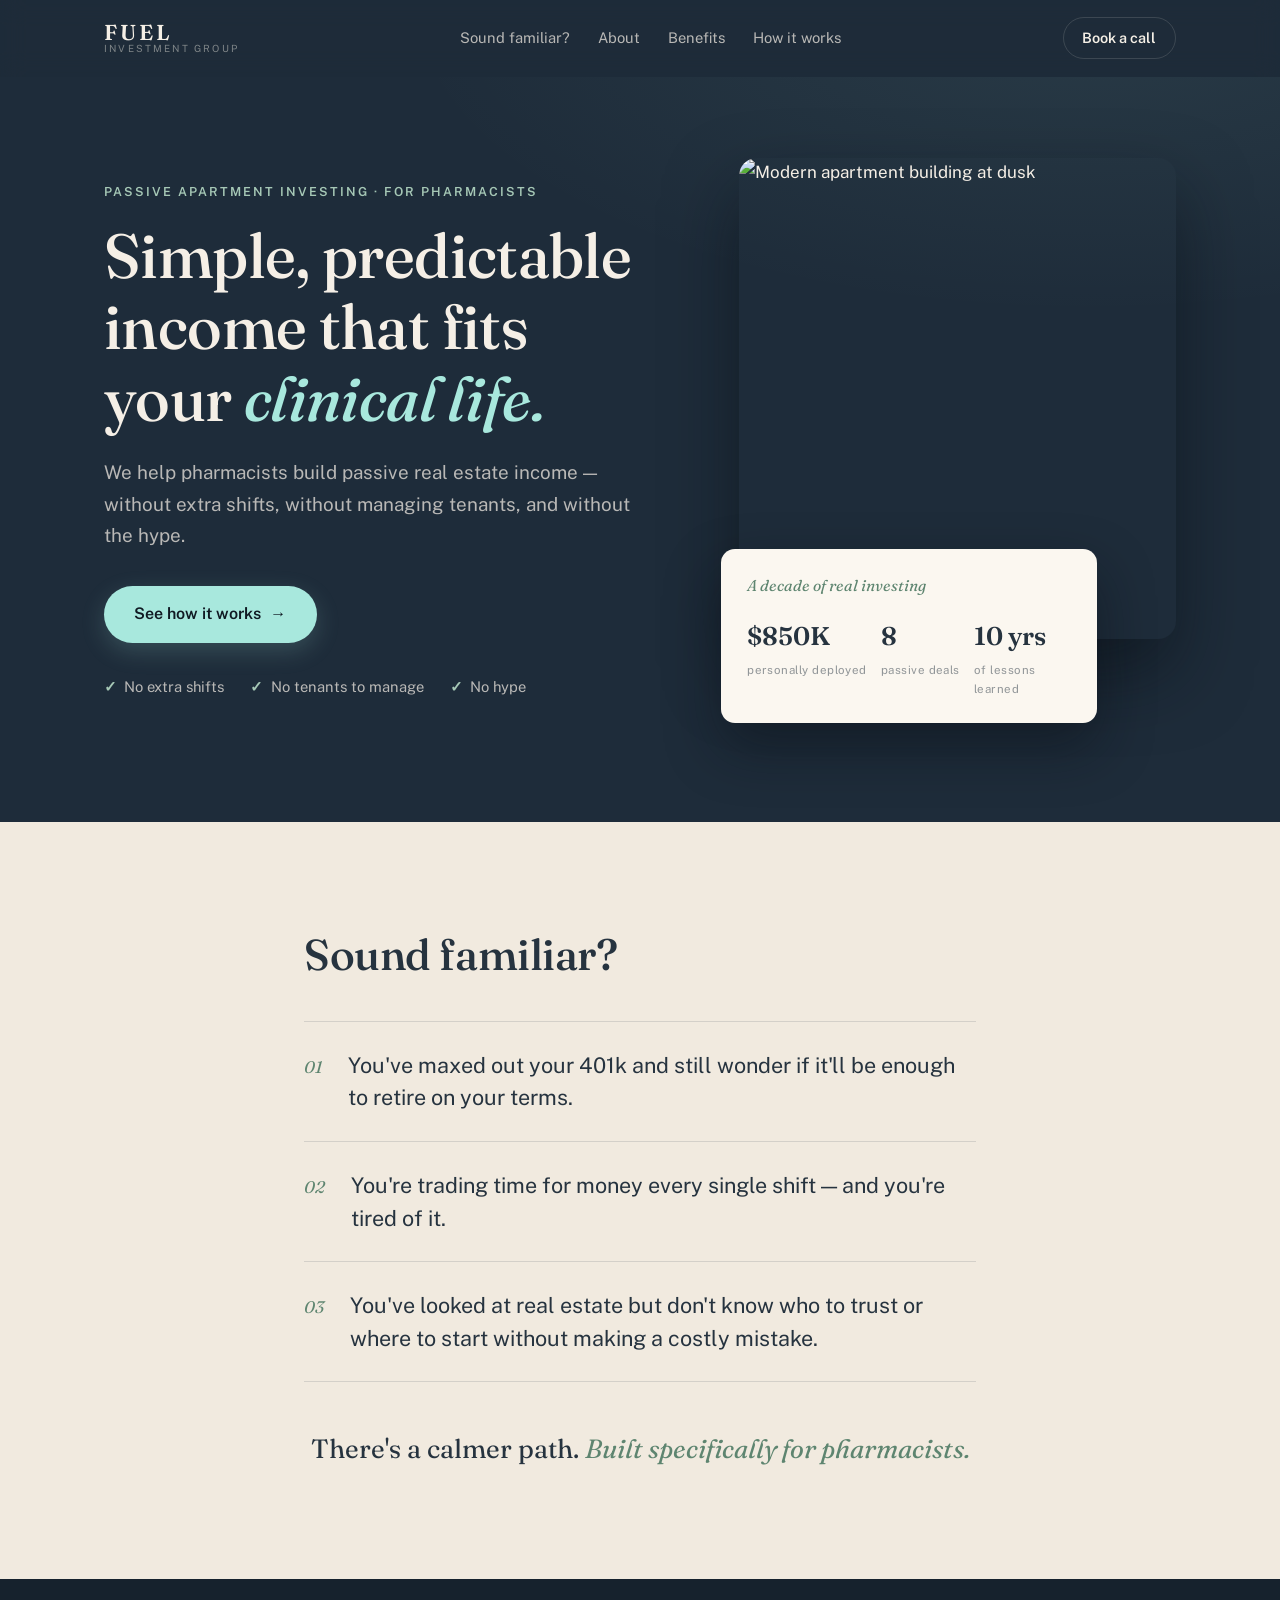
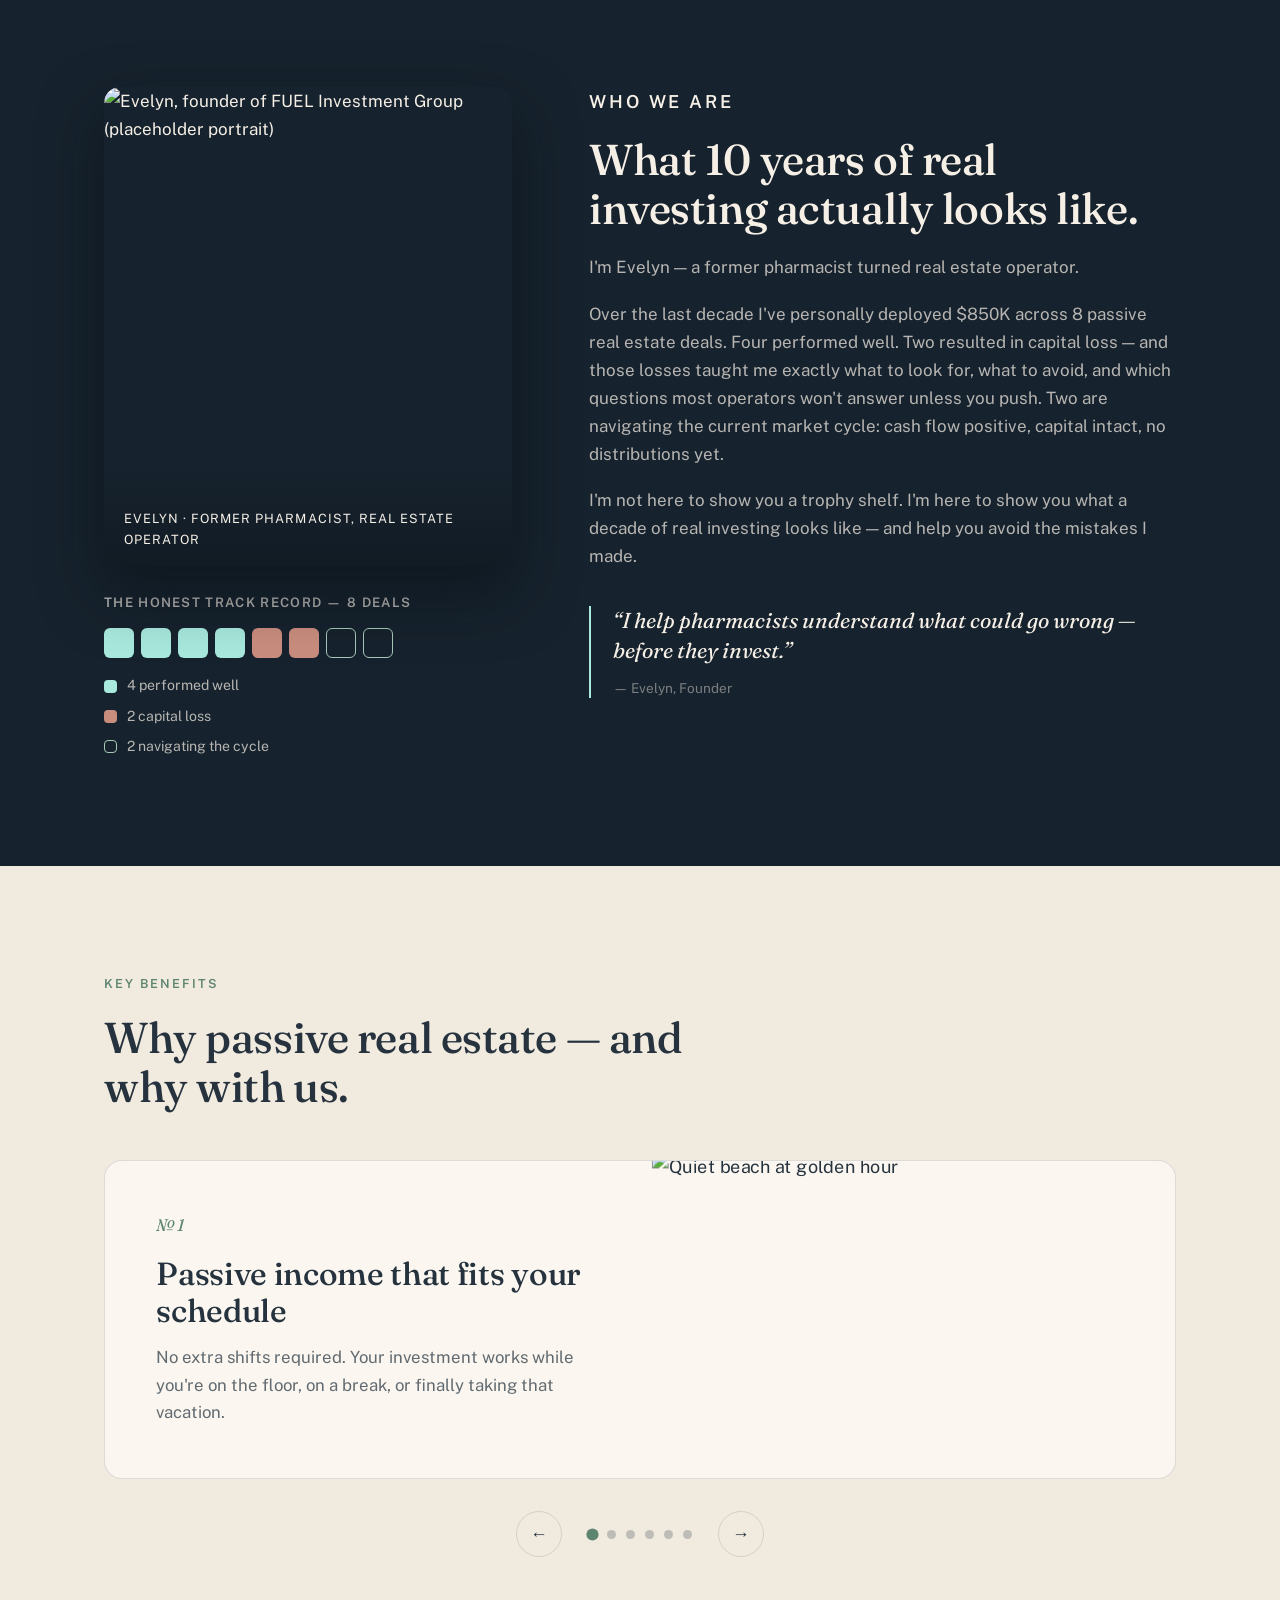
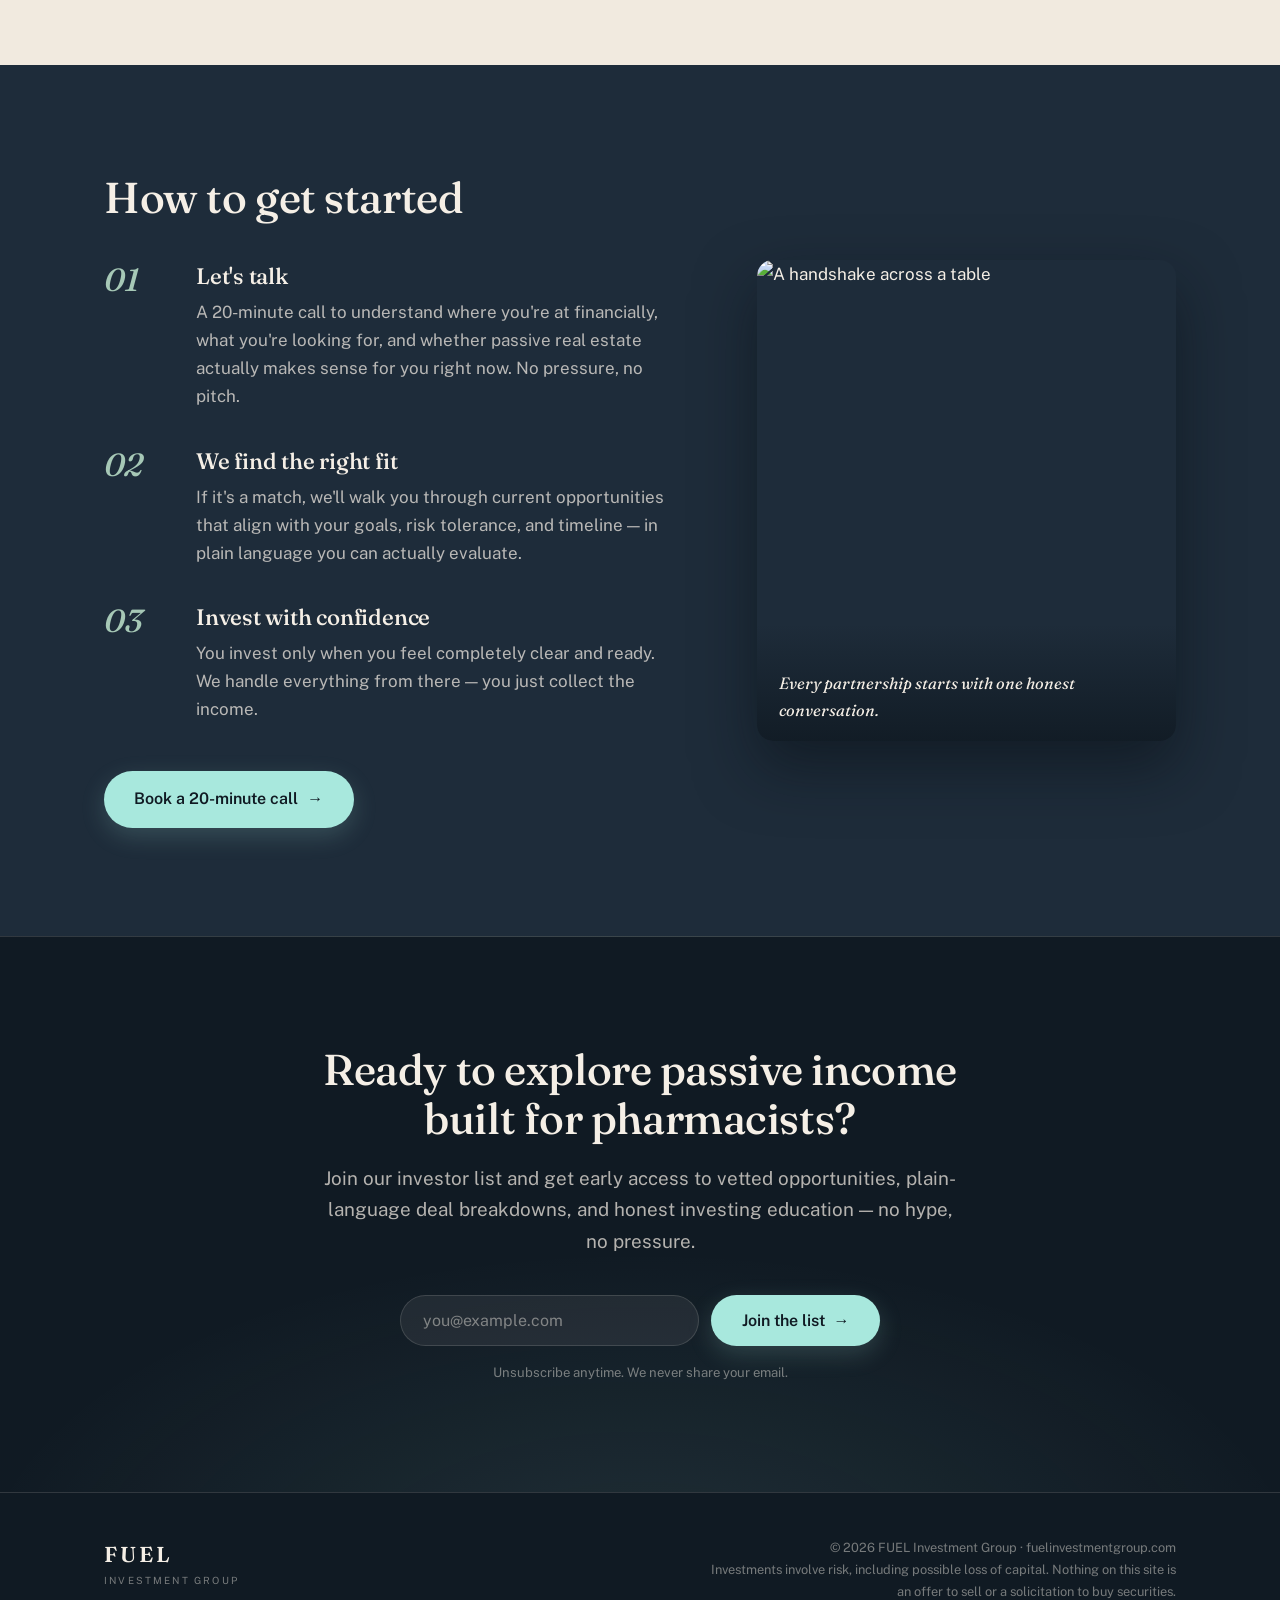
==== index.html @ bef85ee1 "FUEL Investment Group landing page" ====
<!DOCTYPE html>
<html lang="en">
<head>
  <meta charset="UTF-8">
  <meta name="viewport" content="width=device-width, initial-scale=1.0">
  <title>FUEL Investment Group — Passive Real Estate Income for Pharmacists</title>
  <meta name="description" content="We help pharmacists build passive real estate income — without extra shifts, without managing tenants, and without the hype.">
  <link rel="preconnect" href="https://fonts.googleapis.com">
  <link rel="preconnect" href="https://fonts.gstatic.com" crossorigin>
  <link href="https://fonts.googleapis.com/css2?family=Fraunces:ital,opsz,wght@0,9..144,400;0,9..144,500;0,9..144,600;1,9..144,400;1,9..144,500&family=Public+Sans:ital,wght@0,400;0,500;0,600;0,700;1,400&display=swap" rel="stylesheet">
  <link rel="stylesheet" href="styles.css">
</head>
<body>

  <!-- ── Header ────────────────────────────────────── -->
  <header class="site-header" id="siteHeader">
    <div class="container header-inner">
      <a href="#top" class="wordmark">
        <span class="wordmark-main">FUEL</span>
        <span class="wordmark-sub">Investment Group</span>
      </a>
      <nav class="site-nav">
        <a href="#pain">Sound familiar?</a>
        <a href="#about">About</a>
        <a href="#benefits">Benefits</a>
        <a href="#steps">How it works</a>
      </nav>
      <a href="#" class="btn btn-small" data-placeholder="booking">Book a call</a>
    </div>
  </header>

  <!-- ── Section 1 · Hero ──────────────────────────── -->
  <section class="hero" id="top">
    <div class="container hero-grid">
      <div class="hero-copy">
        <p class="eyebrow reveal">Passive apartment investing · For pharmacists</p>
        <h1 class="reveal">Simple, predictable income that fits your <em>clinical life.</em></h1>
        <p class="lede reveal">
          We help pharmacists build passive real estate income — without extra
          shifts, without managing tenants, and without the hype.
        </p>
        <div class="hero-actions reveal">
          <a href="#steps" class="btn btn-primary">See how it works <span class="arrow">→</span></a>
        </div>
        <ul class="hero-checklist reveal">
          <li>No extra shifts</li>
          <li>No tenants to manage</li>
          <li>No hype</li>
        </ul>
      </div>

      <aside class="hero-aside reveal">
        <figure class="hero-photo">
          <img src="https://images.unsplash.com/photo-1545324418-cc1a3fa10c00?w=1000&q=80&auto=format&fit=crop"
               alt="Modern apartment building at dusk" loading="eager">
        </figure>
        <div class="ledger-card">
          <p class="ledger-heading">A decade of real investing</p>
          <div class="ledger-stats">
            <div class="ledger-stat">
              <span class="ledger-value" data-count="850" data-prefix="$" data-suffix="K">$850K</span>
              <span class="ledger-label">personally deployed</span>
            </div>
            <div class="ledger-stat">
              <span class="ledger-value" data-count="8">8</span>
              <span class="ledger-label">passive deals</span>
            </div>
            <div class="ledger-stat">
              <span class="ledger-value" data-count="10" data-suffix=" yrs">10 yrs</span>
              <span class="ledger-label">of lessons learned</span>
            </div>
          </div>
        </div>
      </aside>
    </div>
  </section>

  <!-- ── Section 2 · Pain points (cream) ───────────── -->
  <section class="pain section-cream" id="pain">
    <div class="container narrow">
      <h2 class="section-title reveal">Sound familiar?</h2>
      <ol class="pain-list">
        <li class="reveal">
          <span class="pain-num">01</span>
          <p>You've maxed out your 401k and still wonder if it'll be enough to retire on your terms.</p>
        </li>
        <li class="reveal">
          <span class="pain-num">02</span>
          <p>You're trading time for money every single shift — and you're tired of it.</p>
        </li>
        <li class="reveal">
          <span class="pain-num">03</span>
          <p>You've looked at real estate but don't know who to trust or where to start without making a costly mistake.</p>
        </li>
      </ol>
      <p class="pain-close reveal">There's a calmer path. <em>Built specifically for pharmacists.</em></p>
    </div>
  </section>

  <!-- ── Section 3 · About (dark) ──────────────────── -->
  <section class="about" id="about">
    <div class="container about-grid">
      <aside class="about-aside reveal">
        <figure class="portrait">
          <img src="https://images.unsplash.com/photo-1573496359142-b8d87734a5a2?w=800&q=80&auto=format&fit=crop"
               alt="Evelyn, founder of FUEL Investment Group (placeholder portrait)" loading="lazy">
          <figcaption>Evelyn · Former pharmacist, real estate operator</figcaption>
        </figure>
        <div class="track-record">
          <p class="track-heading">The honest track record — 8 deals</p>
          <div class="track-squares">
            <span class="sq sq-win" title="Performed well"></span>
            <span class="sq sq-win" title="Performed well"></span>
            <span class="sq sq-win" title="Performed well"></span>
            <span class="sq sq-win" title="Performed well"></span>
            <span class="sq sq-loss" title="Capital loss"></span>
            <span class="sq sq-loss" title="Capital loss"></span>
            <span class="sq sq-hold" title="Navigating current cycle"></span>
            <span class="sq sq-hold" title="Navigating current cycle"></span>
          </div>
          <ul class="track-legend">
            <li><span class="sq sq-win"></span> 4 performed well</li>
            <li><span class="sq sq-loss"></span> 2 capital loss</li>
            <li><span class="sq sq-hold"></span> 2 navigating the cycle</li>
          </ul>
        </div>
      </aside>

      <div class="about-copy">
        <p class="eyebrow reveal">Who we are</p>
        <h2 class="section-title reveal">What 10 years of real investing actually looks like.</h2>
        <p class="reveal">I'm Evelyn — a former pharmacist turned real estate operator.</p>
        <p class="reveal">
          Over the last decade I've personally deployed $850K across 8 passive
          real estate deals. Four performed well. Two resulted in capital loss —
          and those losses taught me exactly what to look for, what to avoid,
          and which questions most operators won't answer unless you push. Two
          are navigating the current market cycle: cash flow positive, capital
          intact, no distributions yet.
        </p>
        <p class="reveal">
          I'm not here to show you a trophy shelf. I'm here to show you what a
          decade of real investing looks like — and help you avoid the mistakes
          I made.
        </p>
        <blockquote class="about-quote reveal">
          “I help pharmacists understand what could go wrong — before they invest.”
          <cite>— Evelyn, Founder</cite>
        </blockquote>
      </div>
    </div>
  </section>

  <!-- ── Section 4 · Key benefits carousel (cream) ── -->
  <section class="benefits section-cream" id="benefits">
    <div class="container">
      <div class="benefits-head">
        <p class="eyebrow reveal">Key benefits</p>
        <h2 class="section-title reveal">Why passive real estate — and why with us.</h2>
      </div>

      <div class="carousel reveal" id="benefitsCarousel">
        <div class="carousel-track" id="carouselTrack">
          <article class="slide">
            <div class="slide-text">
              <span class="slide-num">№ 1</span>
              <h3>Passive income that fits your schedule</h3>
              <p>No extra shifts required. Your investment works while you're on the floor, on a break, or finally taking that vacation.</p>
            </div>
            <figure class="slide-photo">
              <img src="https://images.unsplash.com/photo-1507525428034-b723cf961d3e?w=900&q=80&auto=format&fit=crop" alt="Quiet beach at golden hour" loading="lazy">
            </figure>
          </article>
          <article class="slide">
            <div class="slide-text">
              <span class="slide-num">№ 2</span>
              <h3>Time back in your hands</h3>
              <p>Pharmacists trade time for money by default. Passive real estate is how you start reversing that equation — without quitting your job.</p>
            </div>
            <figure class="slide-photo">
              <img src="https://images.unsplash.com/photo-1501139083538-0139583c060f?w=900&q=80&auto=format&fit=crop" alt="Hourglass on pebbles" loading="lazy">
            </figure>
          </article>
          <article class="slide">
            <div class="slide-text">
              <span class="slide-num">№ 3</span>
              <h3>Conservative by design</h3>
              <p>No hype, no aggressive growth plays. Every opportunity is vetted for stability, downside protection, and transparency — because you've worked too hard to gamble with what you've built.</p>
            </div>
            <figure class="slide-photo">
              <img src="https://images.unsplash.com/photo-1479839672679-a46483c0e7c8?w=900&q=80&auto=format&fit=crop" alt="Calm minimal architecture against a clear sky" loading="lazy">
            </figure>
          </article>
          <article class="slide">
            <div class="slide-text">
              <span class="slide-num">№ 4</span>
              <h3>Risk you can actually understand</h3>
              <p>Before you invest anything, you'll understand exactly what the deal is, what could go wrong, and what we're doing about it. Clarity first, always.</p>
            </div>
            <figure class="slide-photo">
              <img src="https://images.unsplash.com/photo-1460317442991-0ec209397118?w=900&q=80&auto=format&fit=crop" alt="Apartment building balconies" loading="lazy">
            </figure>
          </article>
          <article class="slide">
            <div class="slide-text">
              <span class="slide-num">№ 5</span>
              <h3>Tax advantages that work for pharmacists</h3>
              <p>Depreciation deductions, 1031 exchanges, self-directed IRAs — we'll walk you through the tax benefits in plain language, not finance jargon.</p>
            </div>
            <figure class="slide-photo">
              <img src="https://images.unsplash.com/photo-1554224155-6726b3ff858f?w=900&q=80&auto=format&fit=crop" alt="Tax documents and calculator on a desk" loading="lazy">
            </figure>
          </article>
          <article class="slide">
            <div class="slide-text">
              <span class="slide-num">№ 6</span>
              <h3>Start with what you have</h3>
              <p>Most deals start at $25–$50K. That's within reach for most mid-career pharmacists — and we'll help you figure out if the timing is right for you.</p>
            </div>
            <figure class="slide-photo">
              <img src="https://images.unsplash.com/photo-1560518883-ce09059eeffa?w=900&q=80&auto=format&fit=crop" alt="House keys on a table" loading="lazy">
            </figure>
          </article>
        </div>

        <div class="carousel-controls">
          <button class="carousel-btn" id="prevBtn" aria-label="Previous benefit">←</button>
          <div class="carousel-dots" id="carouselDots" role="tablist" aria-label="Benefit slides"></div>
          <button class="carousel-btn" id="nextBtn" aria-label="Next benefit">→</button>
        </div>
      </div>
    </div>
  </section>

  <!-- ── Section 5 · How to get started (dark) ─────── -->
  <section class="steps" id="steps">
    <div class="container steps-grid">
      <div class="steps-main">
        <h2 class="section-title reveal">How to get started</h2>
        <div class="steps-list">
          <div class="step reveal">
            <span class="step-num">01</span>
            <div>
              <h3>Let's talk</h3>
              <p>A 20-minute call to understand where you're at financially, what you're looking for, and whether passive real estate actually makes sense for you right now. No pressure, no pitch.</p>
            </div>
          </div>
          <div class="step reveal">
            <span class="step-num">02</span>
            <div>
              <h3>We find the right fit</h3>
              <p>If it's a match, we'll walk you through current opportunities that align with your goals, risk tolerance, and timeline — in plain language you can actually evaluate.</p>
            </div>
          </div>
          <div class="step reveal">
            <span class="step-num">03</span>
            <div>
              <h3>Invest with confidence</h3>
              <p>You invest only when you feel completely clear and ready. We handle everything from there — you just collect the income.</p>
            </div>
          </div>
        </div>
        <div class="steps-cta reveal">
          <a href="#" class="btn btn-primary" data-placeholder="booking">Book a 20-minute call <span class="arrow">→</span></a>
        </div>
      </div>
      <aside class="steps-aside reveal">
        <figure class="steps-photo">
          <img src="https://images.unsplash.com/photo-1521791136064-7986c2920216?w=900&q=80&auto=format&fit=crop"
               alt="A handshake across a table" loading="lazy">
          <figcaption>Every partnership starts with one honest conversation.</figcaption>
        </figure>
      </aside>
    </div>
  </section>

  <!-- ── Footer CTA ────────────────────────────────── -->
  <section class="footer-cta" id="join">
    <div class="container narrow centered-block">
      <h2 class="section-title centered reveal">Ready to explore passive income built for pharmacists?</h2>
      <p class="lede reveal">
        Join our investor list and get early access to vetted opportunities,
        plain-language deal breakdowns, and honest investing education —
        no hype, no pressure.
      </p>
      <form class="join-form reveal" id="joinForm" novalidate>
        <label class="visually-hidden" for="joinEmail">Email address</label>
        <input type="email" id="joinEmail" name="email" placeholder="you@example.com" required>
        <button type="submit" class="btn btn-primary">Join the list <span class="arrow">→</span></button>
      </form>
      <p class="form-success" id="formSuccess" hidden>You're on the list. Keep an eye on your inbox — no hype, we promise.</p>
      <p class="form-note reveal">Unsubscribe anytime. We never share your email.</p>
    </div>
  </section>

  <!-- ── Footer ────────────────────────────────────── -->
  <footer class="site-footer">
    <div class="container footer-inner">
      <div>
        <p class="wordmark-main">FUEL</p>
        <p class="wordmark-sub">Investment Group</p>
      </div>
      <p class="footer-legal">
        © 2026 FUEL Investment Group · fuelinvestmentgroup.com<br>
        Investments involve risk, including possible loss of capital. Nothing on
        this site is an offer to sell or a solicitation to buy securities.
      </p>
    </div>
  </footer>

  <script src="script.js"></script>
</body>
</html>
---- styles.css ----
/* ═══════════════════════════════════════════════════
   FUEL Investment Group — V1
   Palette: Deep Blue · Soft Mint · Warm Cream · Muted Sage
   Rhythm:  dark hero → cream → dark → cream → dark → darkest
   Type:    Fraunces (display) · Public Sans (body)
═══════════════════════════════════════════════════ */

:root {
  --deep-blue: #1E2C3A;
  --deep-blue-darker: #16222D;
  --deep-blue-darkest: #101A23;
  --mint: #A8E8DD;
  --mint-deep: #4FA593;
  --cream: #F5EFE6;
  --cream-paper: #F1EADF;
  --card-paper: #FBF7F0;
  --sage: #A6C8B6;
  --sage-deep: #5E8570;
  --clay: #C98D7E;
  --ink: #26333F;
  --ink-muted: rgba(38, 51, 63, 0.72);
  --ink-subtle: rgba(38, 51, 63, 0.5);
  --cream-muted: rgba(245, 239, 230, 0.72);
  --cream-subtle: rgba(245, 239, 230, 0.45);
  --hairline: rgba(245, 239, 230, 0.14);
  --hairline-dark: rgba(38, 51, 63, 0.14);

  --font-display: "Fraunces", Georgia, serif;
  --font-body: "Public Sans", -apple-system, sans-serif;

  --container: 1120px;
  --narrow: 720px;

  --ease-out: cubic-bezier(0.22, 1, 0.36, 1);
}

* { margin: 0; padding: 0; box-sizing: border-box; }

html { scroll-behavior: smooth; }

body {
  background: var(--deep-blue);
  color: var(--cream);
  font-family: var(--font-body);
  font-size: 1.0625rem;
  line-height: 1.65;
  -webkit-font-smoothing: antialiased;
}

::selection { background: var(--mint); color: var(--deep-blue-darkest); }

.container { max-width: var(--container); margin: 0 auto; padding: 0 24px; }
.container.narrow { max-width: var(--narrow); }

.visually-hidden {
  position: absolute; width: 1px; height: 1px;
  overflow: hidden; clip: rect(0 0 0 0); white-space: nowrap;
}

img { max-width: 100%; display: block; }

/* ── Type ─────────────────────────────────────── */

h1, h2, h3 {
  font-family: var(--font-display);
  font-weight: 500;
  letter-spacing: -0.01em;
  line-height: 1.15;
}

h1 { font-size: clamp(2.4rem, 5.2vw, 3.9rem); }

h1 em { font-style: italic; color: var(--mint); }

.section-title { font-size: clamp(1.9rem, 3.6vw, 2.7rem); margin-bottom: 1.2rem; }
.section-title.centered { text-align: center; }

.eyebrow {
  font-size: 0.78rem;
  font-weight: 600;
  letter-spacing: 0.16em;
  text-transform: uppercase;
  color: var(--sage);
  margin-bottom: 1.1rem;
}

.lede {
  font-size: 1.18rem;
  color: var(--cream-muted);
  max-width: 34em;
}

/* ── Cream sections ───────────────────────────── */

.section-cream {
  background: var(--cream-paper);
  color: var(--ink);
}

.section-cream .eyebrow { color: var(--sage-deep); }
.section-cream ::selection { background: var(--deep-blue); color: var(--cream); }

/* ── Buttons ──────────────────────────────────── */

.btn {
  display: inline-flex;
  align-items: center;
  gap: 0.55em;
  font-family: var(--font-body);
  font-weight: 600;
  font-size: 1rem;
  text-decoration: none;
  border: none;
  cursor: pointer;
  border-radius: 999px;
  transition: transform 220ms var(--ease-out), background 220ms ease, color 220ms ease, box-shadow 220ms ease;
}

.btn .arrow { transition: transform 220ms var(--ease-out); }
.btn:hover .arrow { transform: translateX(4px); }

.btn-primary {
  background: var(--mint);
  color: var(--deep-blue-darkest);
  padding: 0.95em 1.9em;
  box-shadow: 0 8px 24px rgba(168, 232, 221, 0.18);
}

.btn-primary:hover {
  background: #bdf0e7;
  transform: translateY(-2px);
  box-shadow: 0 14px 32px rgba(168, 232, 221, 0.26);
}

.btn-small {
  background: transparent;
  color: var(--cream);
  border: 1px solid var(--hairline);
  padding: 0.55em 1.3em;
  font-size: 0.9rem;
}

.btn-small:hover { border-color: var(--mint); color: var(--mint); }

/* ── Header ───────────────────────────────────── */

.site-header {
  position: sticky;
  top: 0;
  z-index: 50;
  background: rgba(30, 44, 58, 0.6);
  backdrop-filter: blur(12px);
  border-bottom: 1px solid transparent;
  transition: border-color 250ms ease, background 250ms ease;
}

.site-header.scrolled {
  background: rgba(22, 34, 45, 0.9);
  border-bottom-color: var(--hairline);
}

.header-inner {
  display: flex;
  align-items: center;
  justify-content: space-between;
  gap: 24px;
  height: 76px;
}

.wordmark { text-decoration: none; color: var(--cream); line-height: 1.1; }

.wordmark-main {
  display: block;
  font-family: var(--font-display);
  font-weight: 600;
  font-size: 1.35rem;
  letter-spacing: 0.14em;
}

.wordmark-sub {
  display: block;
  font-size: 0.62rem;
  letter-spacing: 0.22em;
  text-transform: uppercase;
  color: var(--cream-subtle);
}

.site-nav { display: flex; gap: 28px; }

.site-nav a {
  color: var(--cream-muted);
  text-decoration: none;
  font-size: 0.92rem;
  transition: color 180ms ease;
}

.site-nav a:hover { color: var(--mint); }

@media (max-width: 820px) { .site-nav { display: none; } }

/* ── Hero ─────────────────────────────────────── */

.hero {
  padding: clamp(60px, 9vh, 110px) 0 clamp(90px, 11vh, 140px);
  background:
    radial-gradient(ellipse 90% 70% at 85% -10%, rgba(168, 232, 221, 0.08), transparent 60%),
    var(--deep-blue);
  overflow: hidden;
}

.hero-grid {
  display: grid;
  grid-template-columns: minmax(0, 1.15fr) minmax(0, 0.9fr);
  gap: clamp(40px, 6vw, 90px);
  align-items: center;
}

.hero-actions { margin-top: 2.2rem; }

.hero-checklist {
  display: flex;
  flex-wrap: wrap;
  gap: 8px 26px;
  margin-top: 2rem;
  list-style: none;
}

.hero-checklist li {
  font-size: 0.92rem;
  color: var(--cream-muted);
  display: flex;
  align-items: center;
  gap: 0.5em;
}

.hero-checklist li::before {
  content: "✓";
  color: var(--sage);
  font-weight: 700;
}

.hero-copy .lede { margin-top: 1.4rem; }

/* Hero photo + overlapping ledger card */

.hero-aside { position: relative; padding-bottom: 84px; }

.hero-photo {
  border-radius: 18px;
  overflow: hidden;
  aspect-ratio: 4 / 4.4;
  box-shadow: 0 34px 70px rgba(8, 14, 20, 0.5);
}

.hero-photo img {
  width: 100%;
  height: 100%;
  object-fit: cover;
  animation: kenburns 14s var(--ease-out) both;
}

@keyframes kenburns {
  from { transform: scale(1.12); }
  to   { transform: scale(1); }
}

.ledger-card {
  position: absolute;
  left: -18px;
  bottom: 0;
  right: 18%;
  background: var(--card-paper);
  color: var(--ink);
  border-radius: 14px;
  padding: 24px 26px;
  box-shadow: 0 24px 55px rgba(8, 14, 20, 0.45);
}

.ledger-heading {
  font-family: var(--font-display);
  font-style: italic;
  font-size: 0.98rem;
  color: var(--sage-deep);
  margin-bottom: 1rem;
}

.ledger-stats {
  display: grid;
  grid-template-columns: repeat(3, auto);
  justify-content: space-between;
  gap: 14px;
}

.ledger-stat { display: flex; flex-direction: column; }

.ledger-value {
  font-family: var(--font-display);
  font-size: clamp(1.3rem, 2vw, 1.7rem);
  font-weight: 600;
  color: var(--ink);
  font-variant-numeric: tabular-nums;
}

.ledger-label {
  margin-top: 0.2rem;
  font-size: 0.72rem;
  letter-spacing: 0.04em;
  color: var(--ink-subtle);
}

@media (max-width: 920px) {
  .hero-grid { grid-template-columns: 1fr; }
  .hero-aside { max-width: 470px; }
}

/* ── Pain points (cream) ──────────────────────── */

.pain { padding: clamp(80px, 12vh, 140px) 0; }

.pain-list { list-style: none; margin-top: 2.6rem; }

.pain-list li {
  display: flex;
  gap: 26px;
  align-items: baseline;
  padding: 1.7rem 0;
  border-top: 1px solid var(--hairline-dark);
}

.pain-list li:last-child { border-bottom: 1px solid var(--hairline-dark); }

.pain-num {
  font-family: var(--font-display);
  font-style: italic;
  font-size: 1.05rem;
  color: var(--sage-deep);
  flex-shrink: 0;
}

.pain-list p {
  font-size: clamp(1.15rem, 2.1vw, 1.35rem);
  line-height: 1.5;
  color: var(--ink);
}

.pain-close {
  margin-top: 2.8rem;
  font-family: var(--font-display);
  font-size: clamp(1.3rem, 2.4vw, 1.65rem);
  text-align: center;
  color: var(--ink);
}

.pain-close em { font-style: italic; color: var(--sage-deep); }

/* ── About (dark) ─────────────────────────────── */

.about {
  padding: clamp(80px, 12vh, 140px) 0;
  background: var(--deep-blue-darker);
}

.about-grid {
  display: grid;
  grid-template-columns: minmax(0, 0.8fr) minmax(0, 1.15fr);
  gap: clamp(44px, 6vw, 90px);
  align-items: start;
}

.about-copy p { margin-bottom: 1.15rem; color: var(--cream-muted); }
.about-copy p:first-of-type { color: var(--cream); font-size: 1.12rem; }

.about-quote {
  margin-top: 2.2rem;
  padding-left: 22px;
  border-left: 2px solid var(--mint);
  font-family: var(--font-display);
  font-style: italic;
  font-size: 1.35rem;
  line-height: 1.4;
  color: var(--cream);
}

.about-quote cite {
  display: block;
  margin-top: 0.8rem;
  font-family: var(--font-body);
  font-style: normal;
  font-size: 0.85rem;
  color: var(--cream-subtle);
}

/* Portrait */

.portrait {
  position: relative;
  border-radius: 16px;
  overflow: hidden;
  box-shadow: 0 26px 60px rgba(8, 14, 20, 0.5);
}

.portrait img {
  width: 100%;
  aspect-ratio: 4 / 4.7;
  object-fit: cover;
  transition: transform 900ms var(--ease-out);
}

.portrait:hover img { transform: scale(1.035); }

.portrait figcaption {
  position: absolute;
  left: 0; right: 0; bottom: 0;
  padding: 40px 20px 16px;
  background: linear-gradient(to top, rgba(16, 26, 35, 0.85), transparent);
  font-size: 0.8rem;
  letter-spacing: 0.08em;
  text-transform: uppercase;
  color: var(--cream);
}

/* Track record */

.track-record { margin-top: 26px; }

.track-heading {
  font-size: 0.82rem;
  font-weight: 600;
  letter-spacing: 0.1em;
  text-transform: uppercase;
  color: var(--cream-muted);
  margin-bottom: 0.9rem;
}

.track-squares { display: flex; gap: 7px; }

.sq { width: 30px; height: 30px; border-radius: 6px; display: inline-block; }

.sq-win { background: var(--mint); }
.sq-loss { background: var(--clay); }
.sq-hold { background: transparent; border: 1.5px solid var(--sage); }

.track-legend { list-style: none; margin-top: 1rem; display: grid; gap: 0.45rem; }

.track-legend li {
  display: flex;
  align-items: center;
  gap: 10px;
  font-size: 0.88rem;
  color: var(--cream-muted);
}

.track-legend .sq { width: 13px; height: 13px; border-radius: 4px; }

@media (max-width: 920px) {
  .about-grid { grid-template-columns: 1fr; }
  .about-aside { max-width: 420px; }
}

/* ── Benefits carousel (cream) ────────────────── */

.benefits { padding: clamp(80px, 12vh, 140px) 0; }

.benefits-head { max-width: 620px; margin-bottom: 3rem; }

.carousel { overflow: hidden; }

.carousel-track {
  display: flex;
  transition: transform 650ms var(--ease-out);
}

.slide {
  flex: 0 0 100%;
  min-width: 0;
  display: grid;
  grid-template-columns: minmax(0, 1.05fr) minmax(0, 0.95fr);
  background: var(--card-paper);
  border: 1px solid var(--hairline-dark);
  border-radius: 18px;
  margin-right: 24px;
  overflow: hidden;
  opacity: 0.35;
  transform: scale(0.985);
  transition: opacity 650ms ease, transform 650ms var(--ease-out);
}

.slide.active { opacity: 1; transform: scale(1); }

.slide-text {
  padding: clamp(28px, 4vw, 56px);
  display: flex;
  flex-direction: column;
  justify-content: center;
}

.slide-num {
  display: inline-block;
  font-family: var(--font-display);
  font-style: italic;
  color: var(--sage-deep);
  font-size: 1.05rem;
  margin-bottom: 1rem;
}

.slide h3 {
  font-size: clamp(1.45rem, 2.6vw, 2rem);
  margin-bottom: 0.9rem;
  color: var(--ink);
}

.slide p { color: var(--ink-muted); font-size: 1.05rem; }

.slide-photo { min-height: 280px; }

.slide-photo img {
  width: 100%;
  height: 100%;
  object-fit: cover;
  transition: transform 5s ease;
}

.slide.active .slide-photo img { transform: scale(1.06); }

@media (max-width: 760px) {
  .slide { grid-template-columns: 1fr; }
  .slide-photo { order: -1; min-height: 200px; max-height: 240px; }
}

.carousel-controls {
  display: flex;
  align-items: center;
  justify-content: center;
  gap: 26px;
  margin-top: 2rem;
}

.carousel-btn {
  width: 46px;
  height: 46px;
  border-radius: 50%;
  border: 1px solid var(--hairline-dark);
  background: transparent;
  color: var(--ink);
  font-size: 1.1rem;
  cursor: pointer;
  transition: border-color 180ms ease, color 180ms ease, transform 180ms var(--ease-out), background 180ms ease;
}

.carousel-btn:hover {
  border-color: var(--sage-deep);
  color: var(--card-paper);
  background: var(--sage-deep);
  transform: translateY(-2px);
}

.carousel-dots { display: flex; gap: 10px; }

.carousel-dots button {
  width: 9px;
  height: 9px;
  border-radius: 50%;
  border: none;
  background: rgba(38, 51, 63, 0.25);
  cursor: pointer;
  padding: 0;
  transition: background 200ms ease, transform 200ms var(--ease-out);
}

.carousel-dots button.active {
  background: var(--sage-deep);
  transform: scale(1.35);
}

/* ── Steps (dark) ─────────────────────────────── */

.steps { padding: clamp(80px, 12vh, 140px) 0; }

.steps-grid {
  display: grid;
  grid-template-columns: minmax(0, 1.1fr) minmax(0, 0.8fr);
  gap: clamp(44px, 6vw, 90px);
  align-items: center;
}

.steps-list { margin-top: 2.6rem; display: grid; gap: 2.4rem; }

.step { display: flex; gap: 28px; align-items: flex-start; }

.step-num {
  font-family: var(--font-display);
  font-style: italic;
  font-size: 2rem;
  font-weight: 500;
  color: var(--sage);
  line-height: 1;
  flex-shrink: 0;
  min-width: 2em;
}

.step h3 { font-size: 1.4rem; margin-bottom: 0.5rem; }
.step p { color: var(--cream-muted); }

.steps-cta { margin-top: 3rem; }

.steps-photo {
  border-radius: 16px;
  overflow: hidden;
  position: relative;
  box-shadow: 0 26px 60px rgba(8, 14, 20, 0.5);
}

.steps-photo img {
  width: 100%;
  aspect-ratio: 4 / 4.6;
  object-fit: cover;
  transition: transform 900ms var(--ease-out);
}

.steps-photo:hover img { transform: scale(1.035); }

.steps-photo figcaption {
  position: absolute;
  left: 0; right: 0; bottom: 0;
  padding: 46px 22px 18px;
  background: linear-gradient(to top, rgba(16, 26, 35, 0.88), transparent);
  font-family: var(--font-display);
  font-style: italic;
  font-size: 1.02rem;
  color: var(--cream);
}

@media (max-width: 920px) {
  .steps-grid { grid-template-columns: 1fr; }
  .steps-aside { max-width: 470px; }
}

/* ── Footer CTA ───────────────────────────────── */

.footer-cta {
  padding: clamp(80px, 12vh, 150px) 0;
  background:
    radial-gradient(ellipse 80% 90% at 50% 115%, rgba(168, 232, 221, 0.1), transparent 65%),
    var(--deep-blue-darkest);
  border-top: 1px solid var(--hairline);
}

.centered-block { text-align: center; }
.centered-block .lede { margin: 1.1rem auto 0; }

.join-form {
  display: flex;
  gap: 12px;
  max-width: 480px;
  margin: 2.4rem auto 0;
}

.join-form input {
  flex: 1;
  min-width: 0;
  background: rgba(245, 239, 230, 0.07);
  border: 1px solid var(--hairline);
  border-radius: 999px;
  padding: 0.95em 1.4em;
  color: var(--cream);
  font-family: var(--font-body);
  font-size: 1rem;
  transition: border-color 200ms ease, background 200ms ease;
}

.join-form input::placeholder { color: var(--cream-subtle); }

.join-form input:focus {
  outline: none;
  border-color: var(--mint);
  background: rgba(245, 239, 230, 0.1);
}

.form-success { margin-top: 1.4rem; color: var(--mint); font-weight: 500; }

.form-note { margin-top: 1rem; font-size: 0.82rem; color: var(--cream-subtle); }

@media (max-width: 560px) { .join-form { flex-direction: column; } }

/* ── Footer ───────────────────────────────────── */

.site-footer {
  padding: 44px 0;
  background: var(--deep-blue-darkest);
  border-top: 1px solid var(--hairline);
}

.footer-inner {
  display: flex;
  justify-content: space-between;
  align-items: flex-start;
  gap: 30px;
  flex-wrap: wrap;
}

.footer-legal {
  font-size: 0.8rem;
  color: var(--cream-subtle);
  line-height: 1.7;
  max-width: 480px;
  text-align: right;
}

@media (max-width: 640px) { .footer-legal { text-align: left; } }

/* ── Reveal / stagger animations ──────────────── */

.reveal {
  opacity: 0;
  transform: translateY(26px);
  transition:
    opacity 800ms var(--ease-out),
    transform 800ms var(--ease-out);
  transition-delay: var(--stagger, 0ms);
}

.reveal.visible { opacity: 1; transform: none; }

@media (prefers-reduced-motion: reduce) {
  html { scroll-behavior: auto; }
  .reveal { opacity: 1; transform: none; transition: none; }
  .carousel-track, .slide, .slide-photo img, .hero-photo img { transition: none; animation: none; }
}
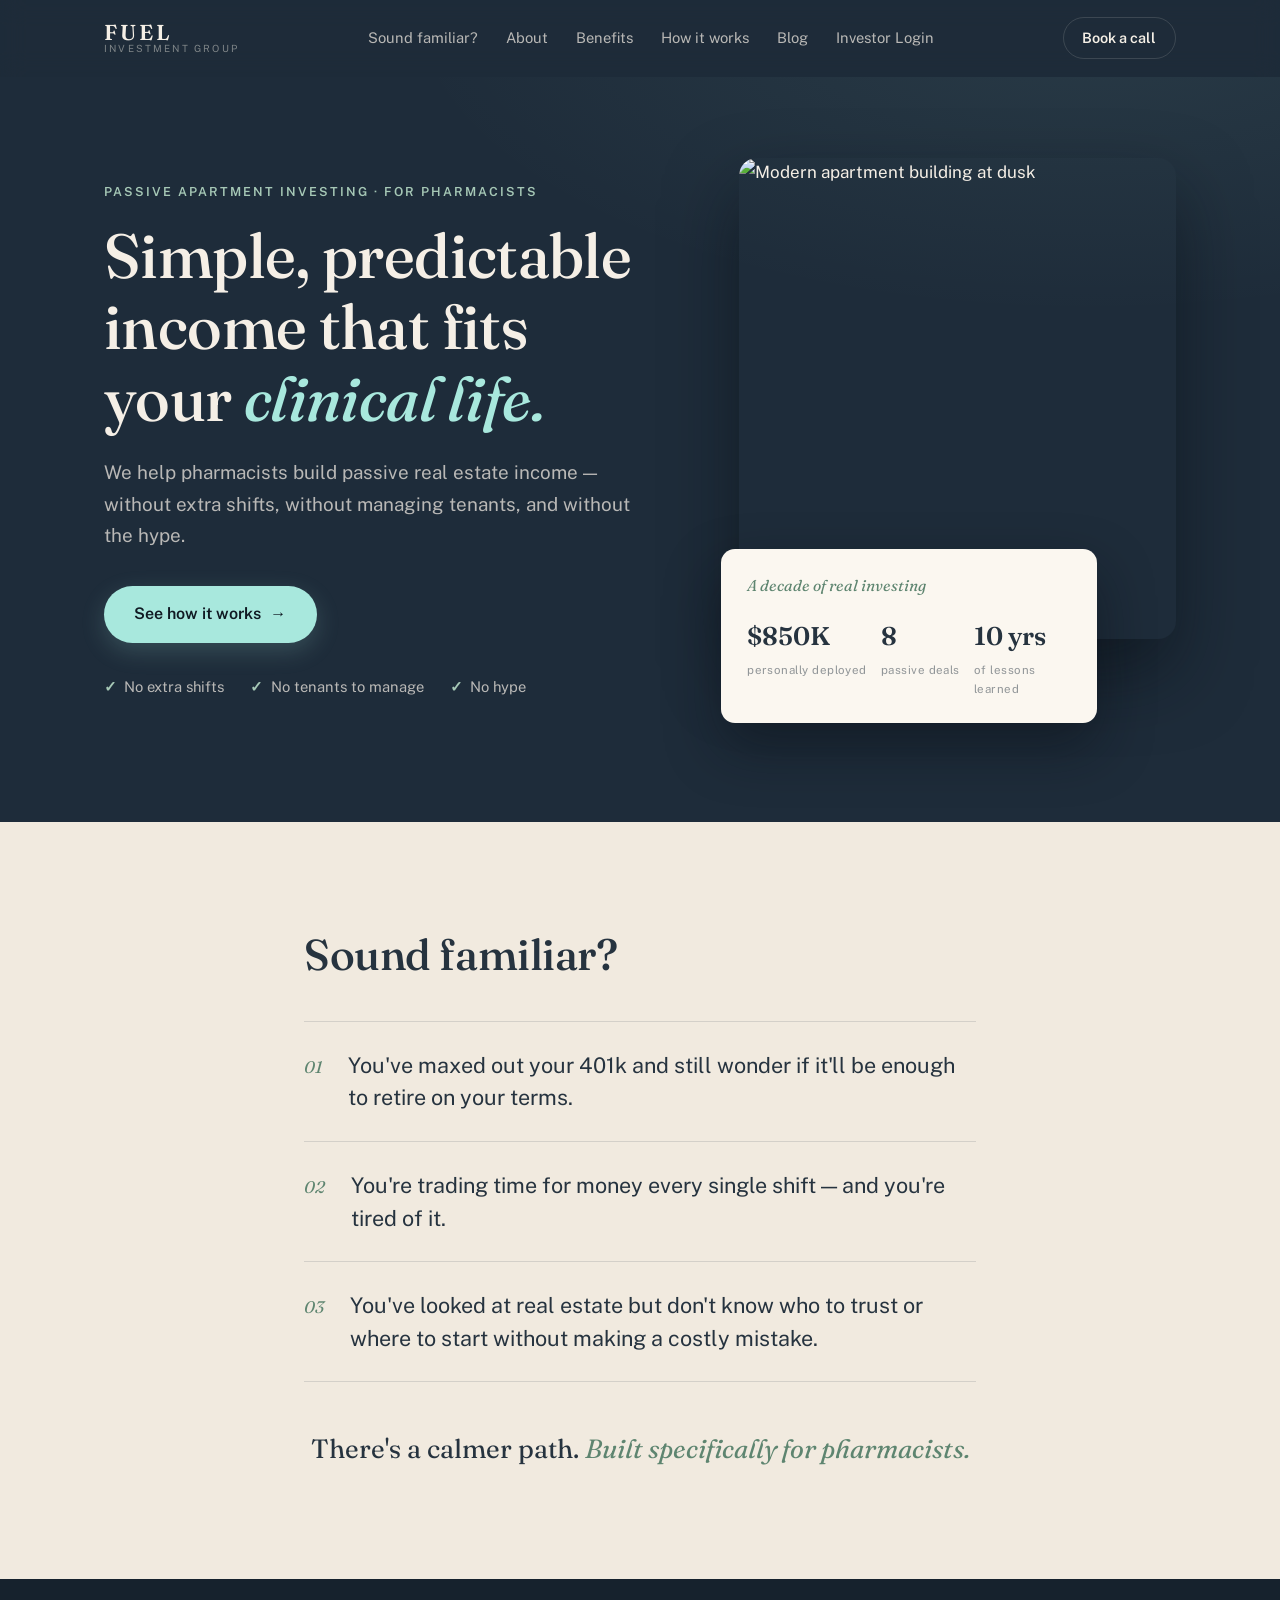
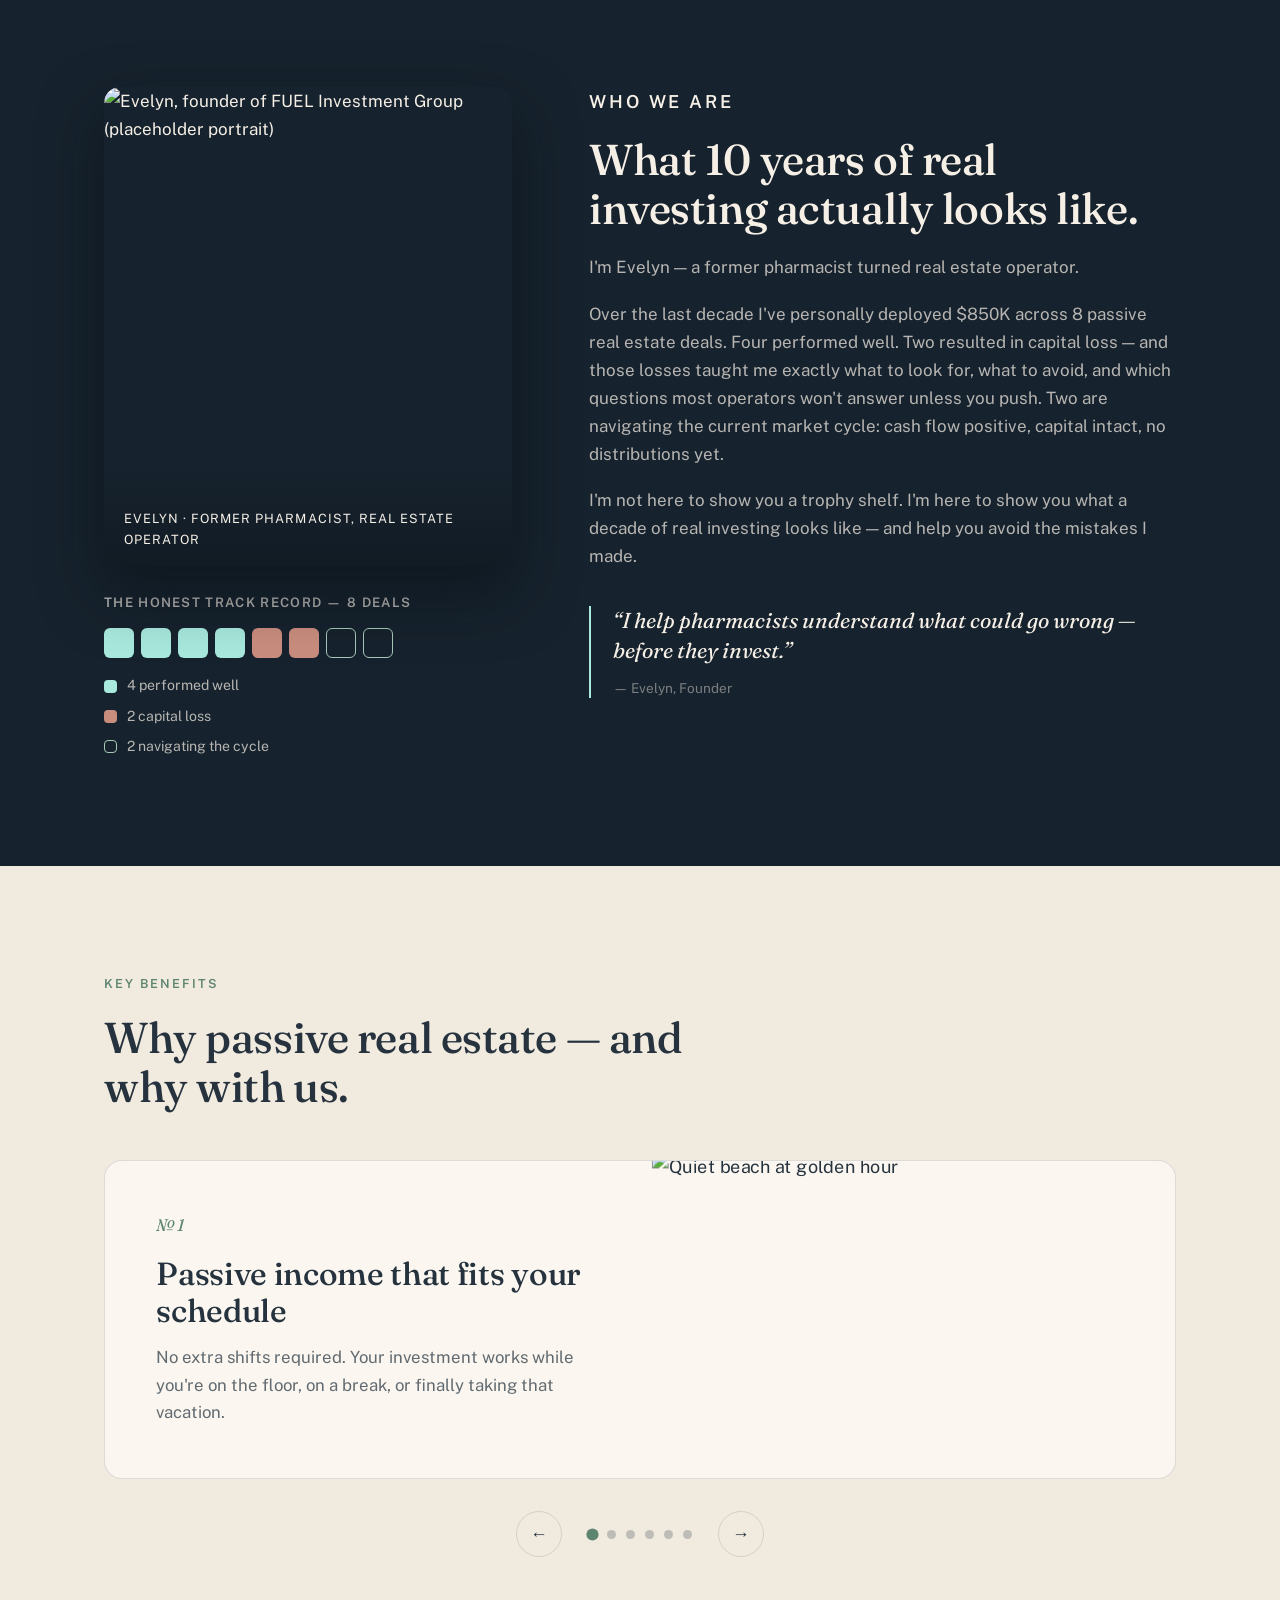
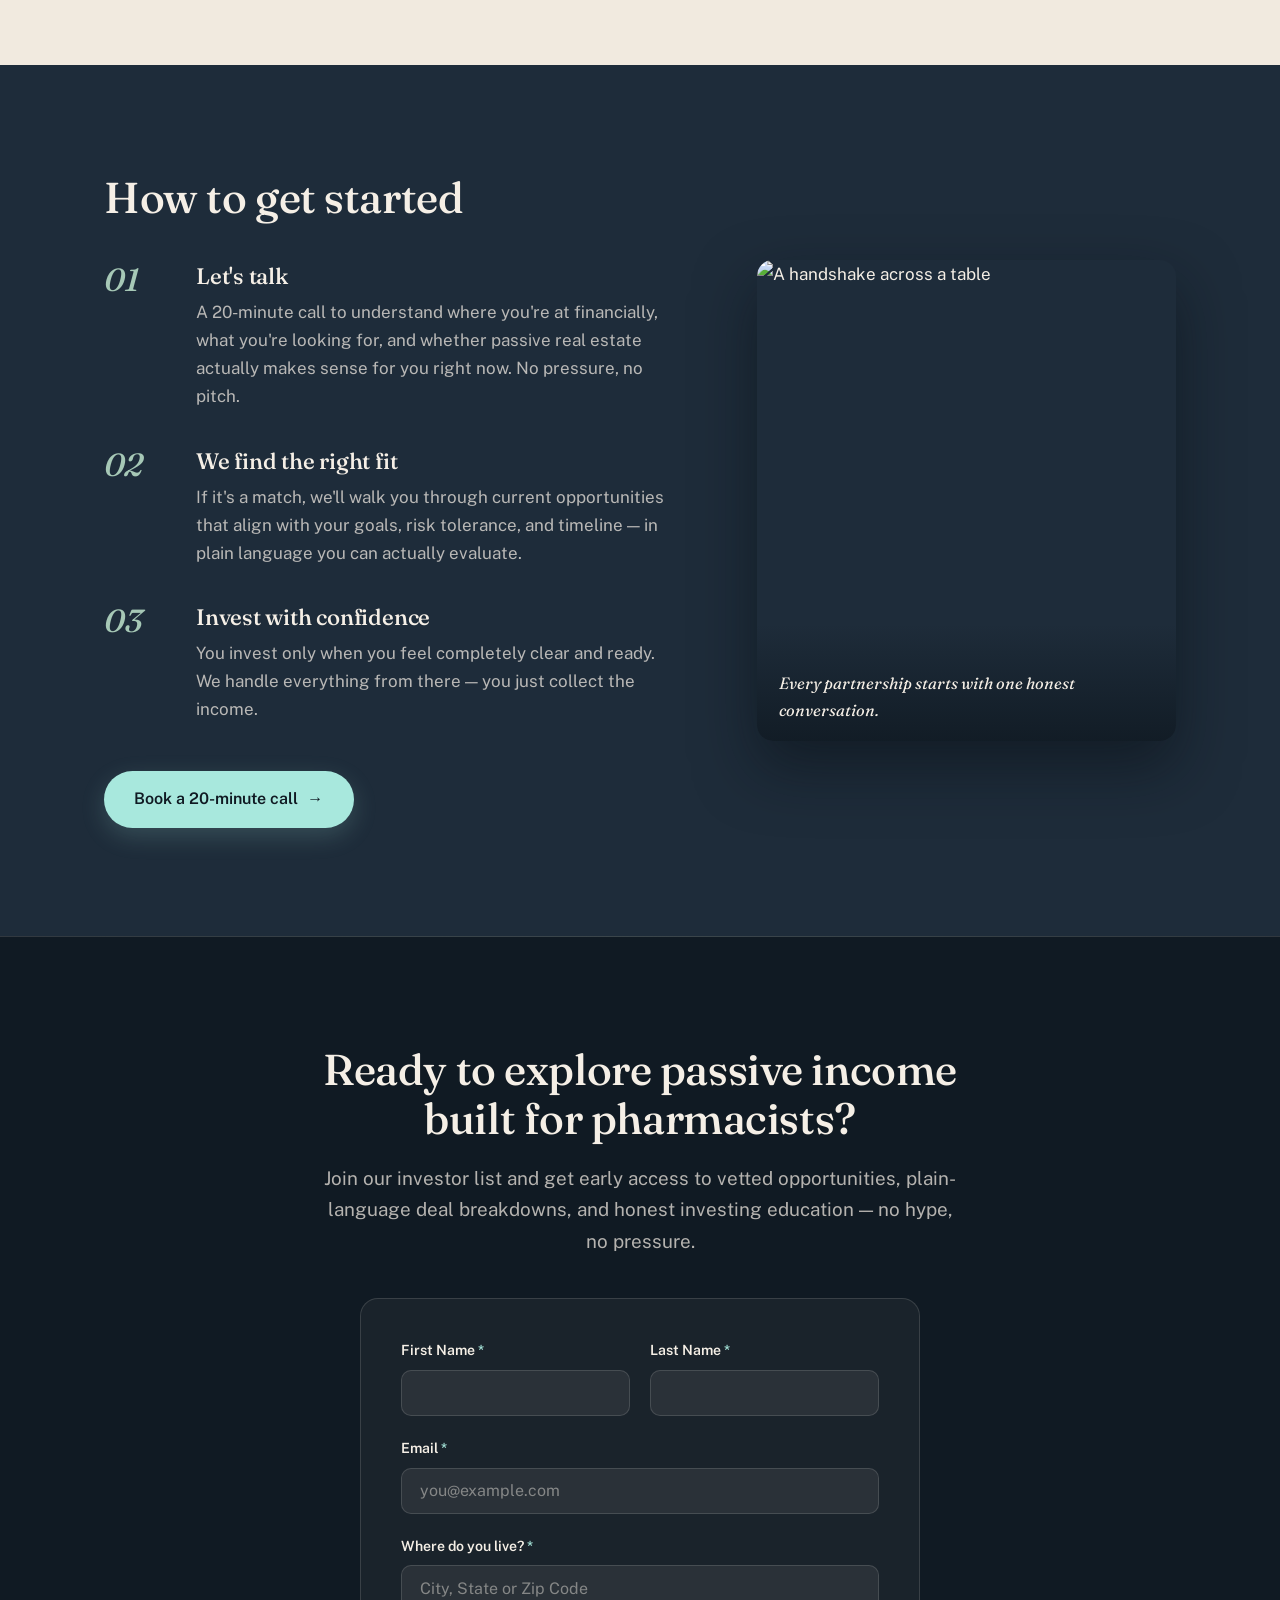
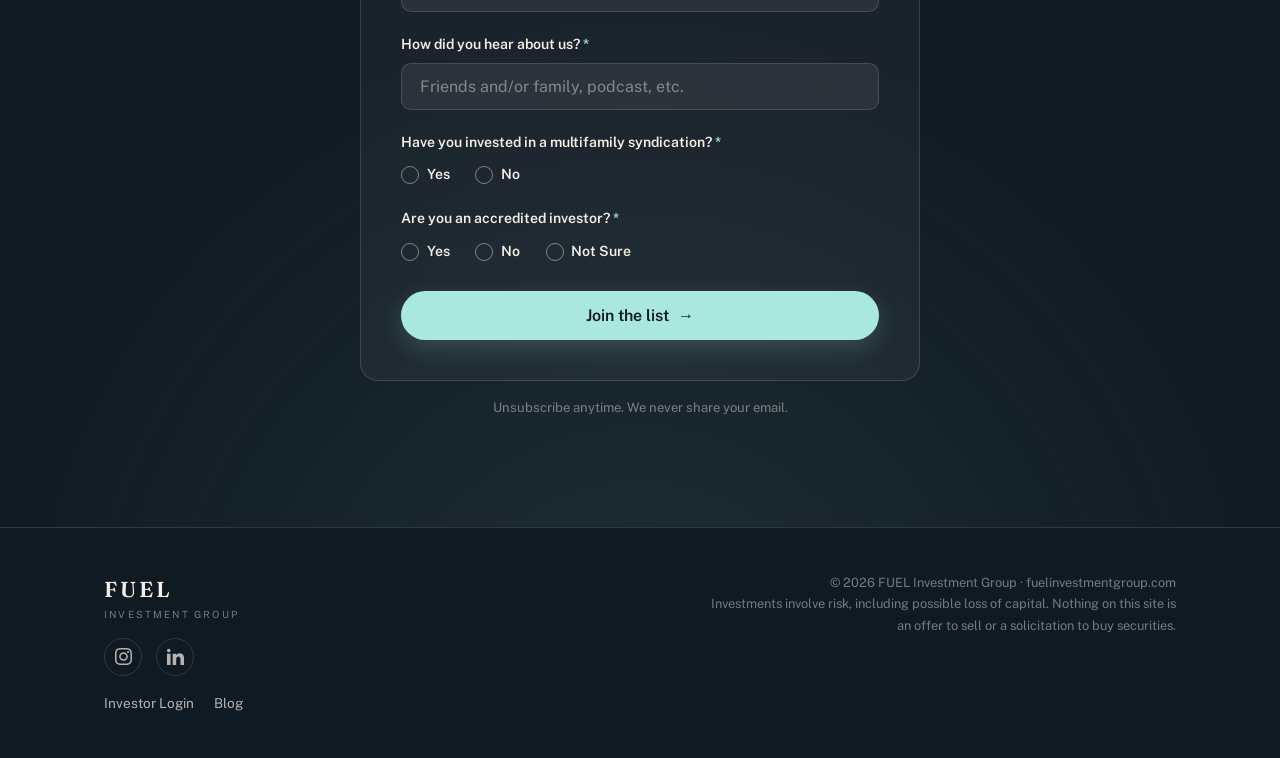
==== commit 97383fa7: "Add blog section, GHL booking links, full investor form, and footer socials" ====
--- a/index.html
+++ b/index.html
@@ -24,8 +24,10 @@
         <a href="#about">About</a>
         <a href="#benefits">Benefits</a>
         <a href="#steps">How it works</a>
+        <a href="blog/index.html">Blog</a>
+        <a href="https://fuelinvestmentgroup.cashflowportal.com/app" target="_blank" rel="noopener">Investor Login</a>
       </nav>
-      <a href="#" class="btn btn-small" data-placeholder="booking">Book a call</a>
+      <a href="https://go.fuelinvestmentgroup.com/evelyn" target="_blank" rel="noopener" class="btn btn-small">Book a call</a>
     </div>
   </header>
 
@@ -261,7 +263,7 @@
           </div>
         </div>
         <div class="steps-cta reveal">
-          <a href="#" class="btn btn-primary" data-placeholder="booking">Book a 20-minute call <span class="arrow">→</span></a>
+          <a href="https://go.fuelinvestmentgroup.com/evelyn" target="_blank" rel="noopener" class="btn btn-primary">Book a 20-minute call <span class="arrow">→</span></a>
         </div>
       </div>
       <aside class="steps-aside reveal">
@@ -284,9 +286,44 @@
         no hype, no pressure.
       </p>
       <form class="join-form reveal" id="joinForm" novalidate>
-        <label class="visually-hidden" for="joinEmail">Email address</label>
-        <input type="email" id="joinEmail" name="email" placeholder="you@example.com" required>
-        <button type="submit" class="btn btn-primary">Join the list <span class="arrow">→</span></button>
+        <div class="field-row">
+          <div class="field">
+            <label for="firstName">First Name <span class="req">*</span></label>
+            <input type="text" id="firstName" name="first_name" autocomplete="given-name" required>
+          </div>
+          <div class="field">
+            <label for="lastName">Last Name <span class="req">*</span></label>
+            <input type="text" id="lastName" name="last_name" autocomplete="family-name" required>
+          </div>
+        </div>
+        <div class="field">
+          <label for="joinEmail">Email <span class="req">*</span></label>
+          <input type="email" id="joinEmail" name="email" autocomplete="email" placeholder="you@example.com" required>
+        </div>
+        <div class="field">
+          <label for="location">Where do you live? <span class="req">*</span></label>
+          <input type="text" id="location" name="location" placeholder="City, State or Zip Code" required>
+        </div>
+        <div class="field">
+          <label for="referral">How did you hear about us? <span class="req">*</span></label>
+          <input type="text" id="referral" name="referral" placeholder="Friends and/or family, podcast, etc." required>
+        </div>
+        <fieldset class="field radio-field">
+          <legend>Have you invested in a multifamily syndication? <span class="req">*</span></legend>
+          <div class="radio-options">
+            <label class="radio"><input type="radio" name="syndication_experience" value="yes" required><span>Yes</span></label>
+            <label class="radio"><input type="radio" name="syndication_experience" value="no"><span>No</span></label>
+          </div>
+        </fieldset>
+        <fieldset class="field radio-field">
+          <legend>Are you an accredited investor? <span class="req">*</span></legend>
+          <div class="radio-options">
+            <label class="radio"><input type="radio" name="accredited" value="yes" required><span>Yes</span></label>
+            <label class="radio"><input type="radio" name="accredited" value="no"><span>No</span></label>
+            <label class="radio"><input type="radio" name="accredited" value="not_sure"><span>Not Sure</span></label>
+          </div>
+        </fieldset>
+        <button type="submit" class="btn btn-primary btn-block">Join the list <span class="arrow">→</span></button>
       </form>
       <p class="form-success" id="formSuccess" hidden>You're on the list. Keep an eye on your inbox — no hype, we promise.</p>
       <p class="form-note reveal">Unsubscribe anytime. We never share your email.</p>
@@ -299,6 +336,21 @@
       <div>
         <p class="wordmark-main">FUEL</p>
         <p class="wordmark-sub">Investment Group</p>
+        <div class="footer-social">
+          <a href="https://www.instagram.com/its.evelyn.shen/" target="_blank" rel="noopener" aria-label="Instagram">
+            <svg viewBox="0 0 24 24" aria-hidden="true"><path d="M12 2.163c3.204 0 3.584.012 4.85.07 3.252.148 4.771 1.691 4.919 4.919.058 1.265.069 1.645.069 4.849 0 3.205-.012 3.584-.069 4.849-.149 3.225-1.664 4.771-4.919 4.919-1.266.058-1.644.07-4.85.07-3.204 0-3.584-.012-4.849-.07-3.26-.149-4.771-1.699-4.919-4.92-.058-1.265-.07-1.644-.07-4.849 0-3.204.013-3.583.07-4.849.149-3.227 1.664-4.771 4.919-4.919 1.266-.057 1.645-.069 4.849-.069zm0-2.163c-3.259 0-3.667.014-4.947.072-4.358.2-6.78 2.618-6.98 6.98-.059 1.281-.073 1.689-.073 4.948 0 3.259.014 3.668.072 4.948.2 4.358 2.618 6.78 6.98 6.98 1.281.058 1.689.072 4.948.072 3.259 0 3.668-.014 4.948-.072 4.354-.2 6.782-2.618 6.979-6.98.059-1.28.073-1.689.073-4.948 0-3.259-.014-3.667-.072-4.947-.196-4.354-2.617-6.78-6.979-6.98-1.281-.059-1.69-.073-4.949-.073zm0 5.838c-3.403 0-6.162 2.759-6.162 6.162s2.759 6.163 6.162 6.163 6.162-2.759 6.162-6.163c0-3.403-2.759-6.162-6.162-6.162zm0 10.162c-2.209 0-4-1.79-4-4 0-2.209 1.791-4 4-4s4 1.791 4 4c0 2.21-1.791 4-4 4zm6.406-11.845c-.796 0-1.441.645-1.441 1.44s.645 1.44 1.441 1.44c.795 0 1.439-.645 1.439-1.44s-.644-1.44-1.439-1.44z"/></svg>
+          </a>
+          <a href="https://www.linkedin.com/in/evelynshen/" target="_blank" rel="noopener" aria-label="LinkedIn">
+            <svg viewBox="0 0 24 24" aria-hidden="true"><path d="M4.98 3.5C4.98 4.881 3.87 6 2.5 6S.02 4.881.02 3.5C.02 2.12 1.13 1 2.5 1s2.48 1.12 2.48 2.5zM5 8H0v16h5V8zm7.982 0H8.014v16h4.969v-8.399c0-4.67 6.029-5.052 6.029 0V24H24V13.869c0-7.88-8.922-7.593-11.018-3.714V8z"/></svg>
+          </a>
+        </div>
+        <div class="footer-links">
+          <a href="https://fuelinvestmentgroup.cashflowportal.com/app" target="_blank" rel="noopener">Investor Login</a>
+          <a href="blog/index.html">Blog</a>
+          <!-- Re-enable once the GHL ebook link is fixed (currently 404):
+          <a href="https://go.fuelinvestmentgroup.com/ebook" target="_blank" rel="noopener">FREE Guide to Passive Investing</a>
+          -->
+        </div>
       </div>
       <p class="footer-legal">
         © 2026 FUEL Investment Group · fuelinvestmentgroup.com<br>
--- a/styles.css
+++ b/styles.css
@@ -649,19 +649,41 @@
 .centered-block .lede { margin: 1.1rem auto 0; }
 
 .join-form {
-  display: flex;
-  gap: 12px;
-  max-width: 480px;
-  margin: 2.4rem auto 0;
-}
-
-.join-form input {
-  flex: 1;
+  display: grid;
+  gap: 1.3rem;
+  max-width: 560px;
+  margin: 2.6rem auto 0;
+  padding: clamp(26px, 4vw, 40px);
+  background: rgba(245, 239, 230, 0.045);
+  border: 1px solid var(--hairline);
+  border-radius: 18px;
+  text-align: left;
+}
+
+.field-row {
+  display: grid;
+  grid-template-columns: 1fr 1fr;
+  gap: 1.3rem;
+}
+
+.field { display: grid; gap: 0.45rem; }
+
+.field label, .radio-field legend {
+  font-size: 0.88rem;
+  font-weight: 600;
+  color: var(--cream);
+}
+
+.req { color: var(--mint); }
+
+.join-form input[type="text"],
+.join-form input[type="email"] {
+  width: 100%;
   min-width: 0;
   background: rgba(245, 239, 230, 0.07);
   border: 1px solid var(--hairline);
-  border-radius: 999px;
-  padding: 0.95em 1.4em;
+  border-radius: 10px;
+  padding: 0.8em 1.1em;
   color: var(--cream);
   font-family: var(--font-body);
   font-size: 1rem;
@@ -670,10 +692,59 @@
 
 .join-form input::placeholder { color: var(--cream-subtle); }
 
-.join-form input:focus {
+.join-form input[type="text"]:focus,
+.join-form input[type="email"]:focus {
   outline: none;
   border-color: var(--mint);
   background: rgba(245, 239, 230, 0.1);
+}
+
+.radio-field { border: none; }
+
+.radio-field legend { margin-bottom: 0.6rem; padding: 0; }
+
+.radio-options { display: flex; gap: 1.6rem; flex-wrap: wrap; }
+
+.radio {
+  display: inline-flex;
+  align-items: center;
+  gap: 0.55em;
+  cursor: pointer;
+  font-size: 0.95rem;
+  color: var(--cream-muted);
+}
+
+.radio input {
+  appearance: none;
+  width: 18px;
+  height: 18px;
+  border-radius: 50%;
+  border: 1.5px solid var(--cream-subtle);
+  display: grid;
+  place-content: center;
+  cursor: pointer;
+  transition: border-color 180ms ease;
+}
+
+.radio input::before {
+  content: "";
+  width: 9px;
+  height: 9px;
+  border-radius: 50%;
+  background: var(--mint);
+  transform: scale(0);
+  transition: transform 180ms var(--ease-out);
+}
+
+.radio input:checked { border-color: var(--mint); }
+.radio input:checked::before { transform: scale(1); }
+
+.radio:hover input { border-color: var(--sage); }
+
+.btn-block { width: 100%; justify-content: center; margin-top: 0.4rem; }
+
+@media (max-width: 560px) {
+  .field-row { grid-template-columns: 1fr; }
 }
 
 .form-success { margin-top: 1.4rem; color: var(--mint); font-weight: 500; }
@@ -707,6 +778,181 @@
 }
 
 @media (max-width: 640px) { .footer-legal { text-align: left; } }
+
+/* ── Blog ─────────────────────────────────────── */
+
+.blog-hero {
+  padding: clamp(60px, 9vh, 110px) 0 clamp(40px, 6vh, 70px);
+  background:
+    radial-gradient(ellipse 90% 70% at 85% -10%, rgba(168, 232, 221, 0.08), transparent 60%),
+    var(--deep-blue);
+}
+
+.blog-list { padding: clamp(56px, 8vh, 100px) 0; }
+
+.post-grid {
+  display: grid;
+  grid-template-columns: repeat(auto-fill, minmax(300px, 1fr));
+  gap: 22px;
+}
+
+.post-card {
+  display: flex;
+  flex-direction: column;
+  background: var(--card-paper);
+  border: 1px solid var(--hairline-dark);
+  border-radius: 16px;
+  padding: clamp(24px, 3vw, 34px);
+  text-decoration: none;
+  color: var(--ink);
+  transition: transform 260ms var(--ease-out), box-shadow 260ms ease;
+}
+
+.post-card:hover {
+  transform: translateY(-4px);
+  box-shadow: 0 18px 40px rgba(16, 26, 35, 0.12);
+}
+
+.post-card-meta {
+  font-size: 0.76rem;
+  font-weight: 600;
+  letter-spacing: 0.12em;
+  text-transform: uppercase;
+  color: var(--sage-deep);
+  margin-bottom: 0.9rem;
+}
+
+.post-card h2 {
+  font-size: 1.3rem;
+  line-height: 1.25;
+  margin-bottom: 0.7rem;
+}
+
+.post-card p { font-size: 0.94rem; color: var(--ink-muted); flex: 1; }
+
+.post-card .post-read {
+  margin-top: 1.4rem;
+  font-weight: 600;
+  font-size: 0.92rem;
+  color: var(--sage-deep);
+}
+
+/* Article pages */
+
+.article {
+  padding: clamp(56px, 8vh, 100px) 0 clamp(80px, 11vh, 130px);
+}
+
+.article-head { max-width: var(--narrow); margin: 0 auto 2.6rem; }
+
+.article-head h1 {
+  font-size: clamp(1.9rem, 3.8vw, 2.9rem);
+  color: var(--ink);
+  margin-bottom: 1rem;
+}
+
+.article-meta {
+  font-size: 0.82rem;
+  font-weight: 600;
+  letter-spacing: 0.1em;
+  text-transform: uppercase;
+  color: var(--sage-deep);
+}
+
+.prose { max-width: var(--narrow); margin: 0 auto; color: var(--ink-muted); }
+
+.prose h2 {
+  font-size: 1.55rem;
+  color: var(--ink);
+  margin: 2.2rem 0 0.8rem;
+}
+
+.prose h3 {
+  font-size: 1.2rem;
+  color: var(--ink);
+  margin: 1.8rem 0 0.6rem;
+}
+
+.prose p { margin-bottom: 1.1rem; }
+
+.prose ul, .prose ol { padding-left: 1.4em; margin-bottom: 1.1rem; }
+
+.prose li { margin-bottom: 0.45em; }
+
+.prose strong { color: var(--ink); }
+
+.prose a { color: var(--sage-deep); }
+
+.article-back {
+  display: inline-block;
+  margin-bottom: 1.6rem;
+  font-size: 0.9rem;
+  font-weight: 600;
+  color: var(--sage-deep);
+  text-decoration: none;
+}
+
+.article-back:hover { color: var(--ink); }
+
+.article-cta {
+  max-width: var(--narrow);
+  margin: 3.4rem auto 0;
+  padding: clamp(26px, 4vw, 40px);
+  background: var(--deep-blue);
+  color: var(--cream);
+  border-radius: 18px;
+  text-align: center;
+}
+
+.article-cta h2 {
+  font-size: 1.5rem;
+  margin-bottom: 0.6rem;
+}
+
+.article-cta p { color: var(--cream-muted); margin-bottom: 1.4rem; }
+
+/* ── Footer social ────────────────────────────── */
+
+.footer-social {
+  display: flex;
+  gap: 14px;
+  margin-top: 14px;
+}
+
+.footer-social a {
+  display: inline-flex;
+  align-items: center;
+  justify-content: center;
+  width: 38px;
+  height: 38px;
+  border-radius: 50%;
+  border: 1px solid var(--hairline);
+  color: var(--cream-muted);
+  transition: border-color 180ms ease, color 180ms ease, transform 180ms var(--ease-out);
+}
+
+.footer-social a:hover {
+  border-color: var(--mint);
+  color: var(--mint);
+  transform: translateY(-2px);
+}
+
+.footer-social svg { width: 17px; height: 17px; fill: currentColor; }
+
+.footer-links {
+  display: flex;
+  gap: 20px;
+  flex-wrap: wrap;
+  margin-top: 16px;
+  font-size: 0.85rem;
+}
+
+.footer-links a {
+  color: var(--cream-muted);
+  text-decoration: none;
+}
+
+.footer-links a:hover { color: var(--mint); }
 
 /* ── Reveal / stagger animations ──────────────── */
 
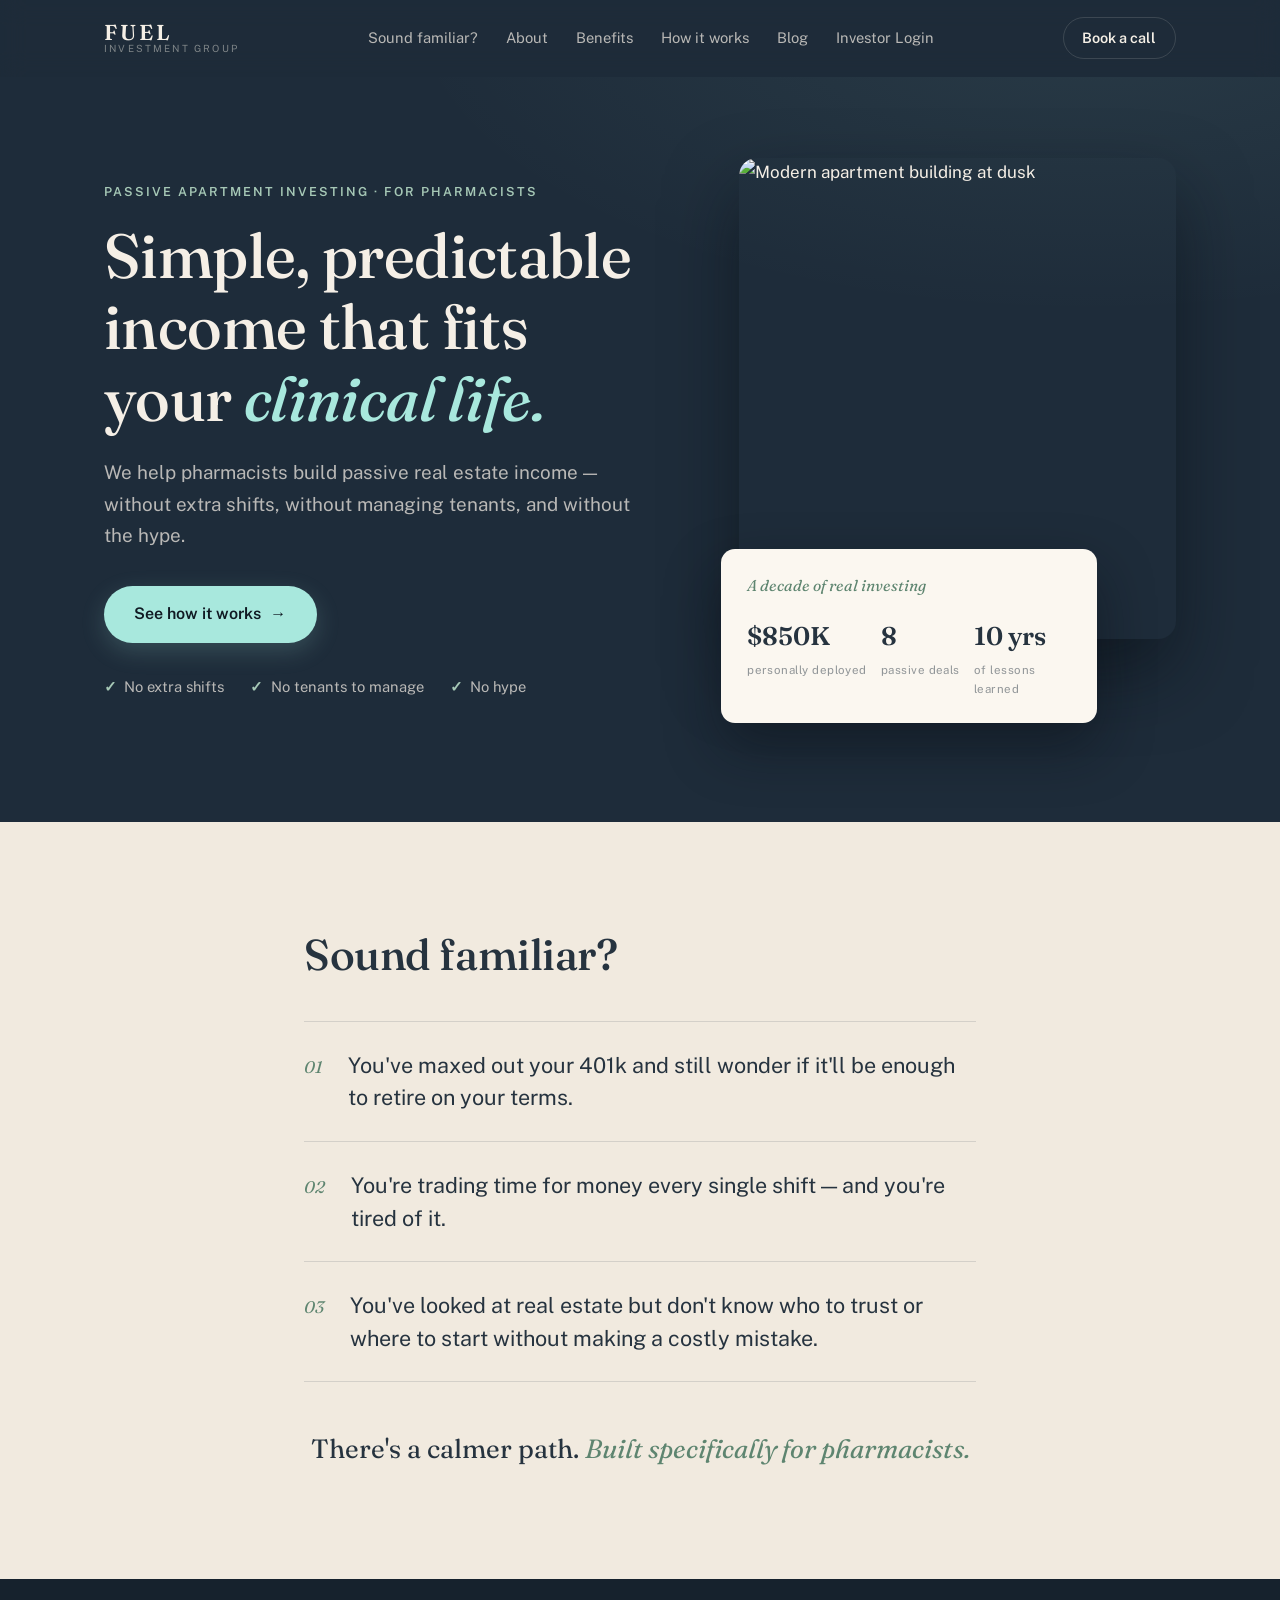
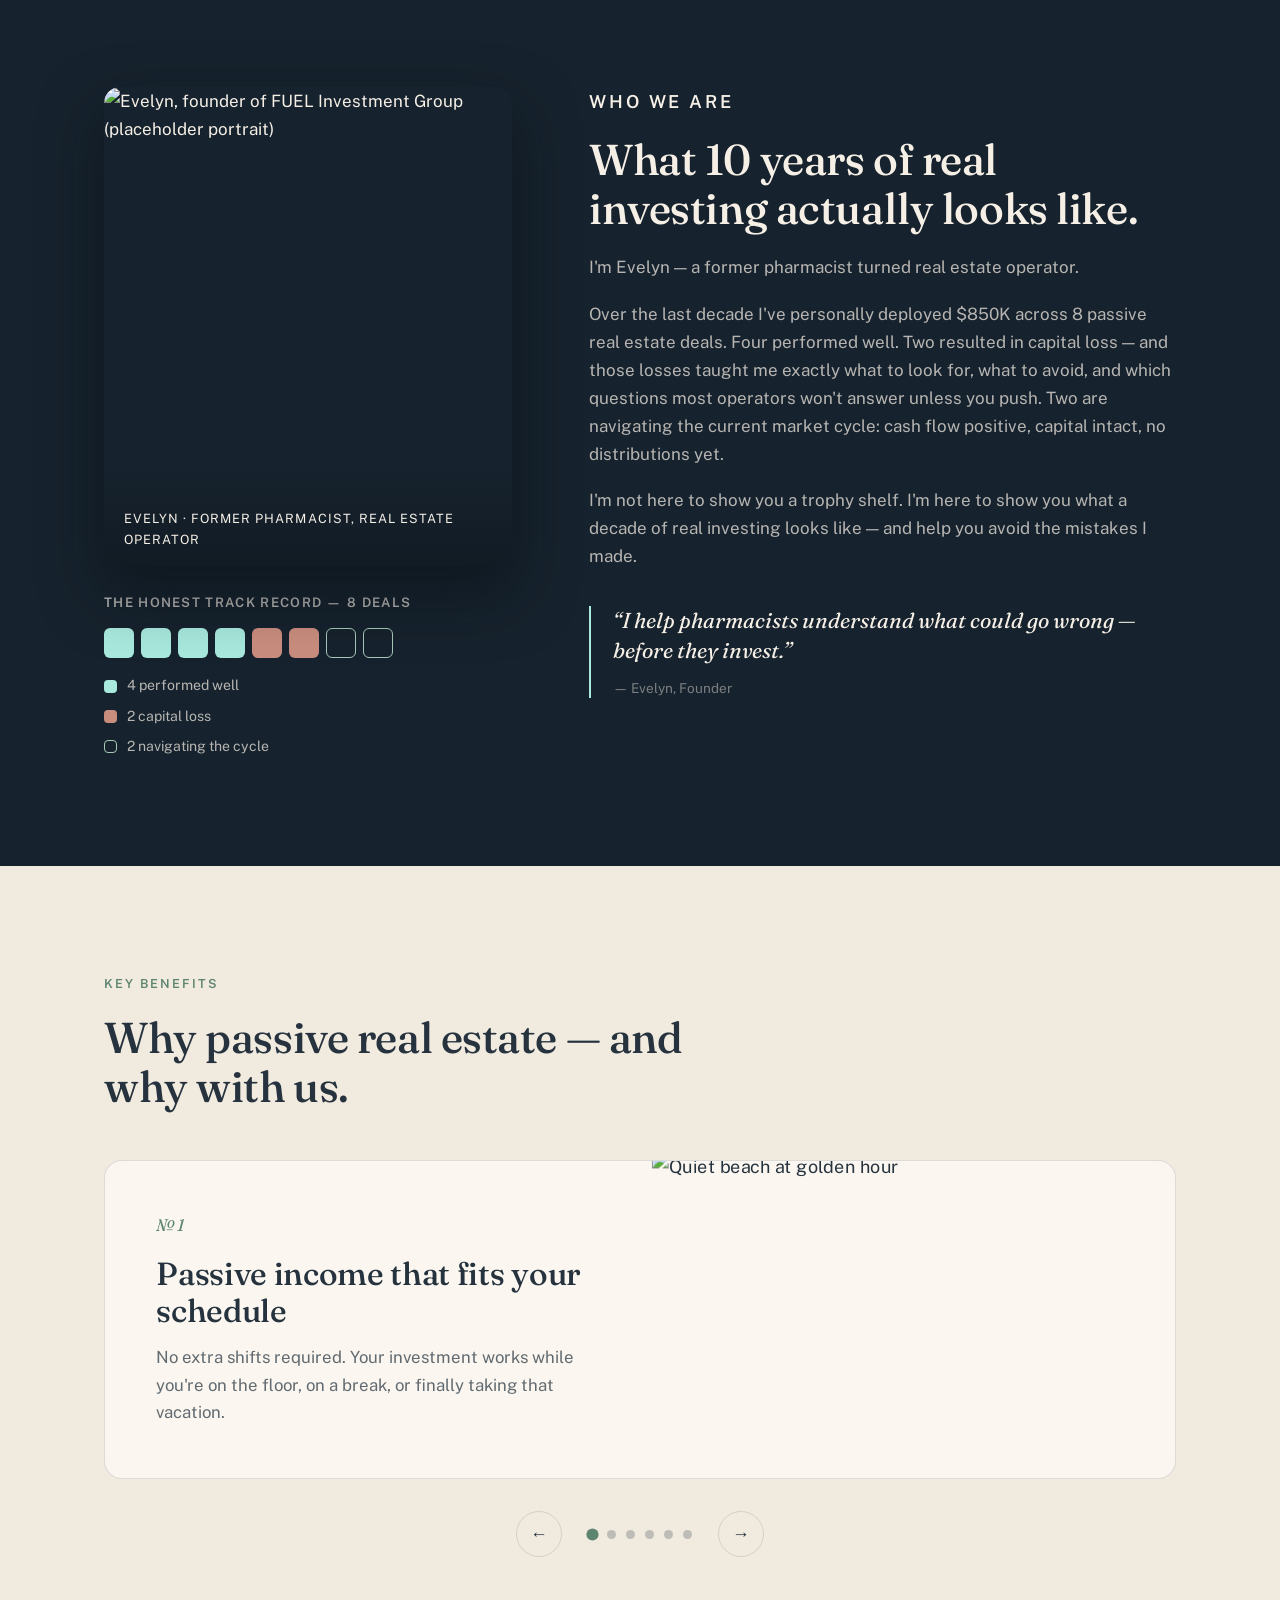
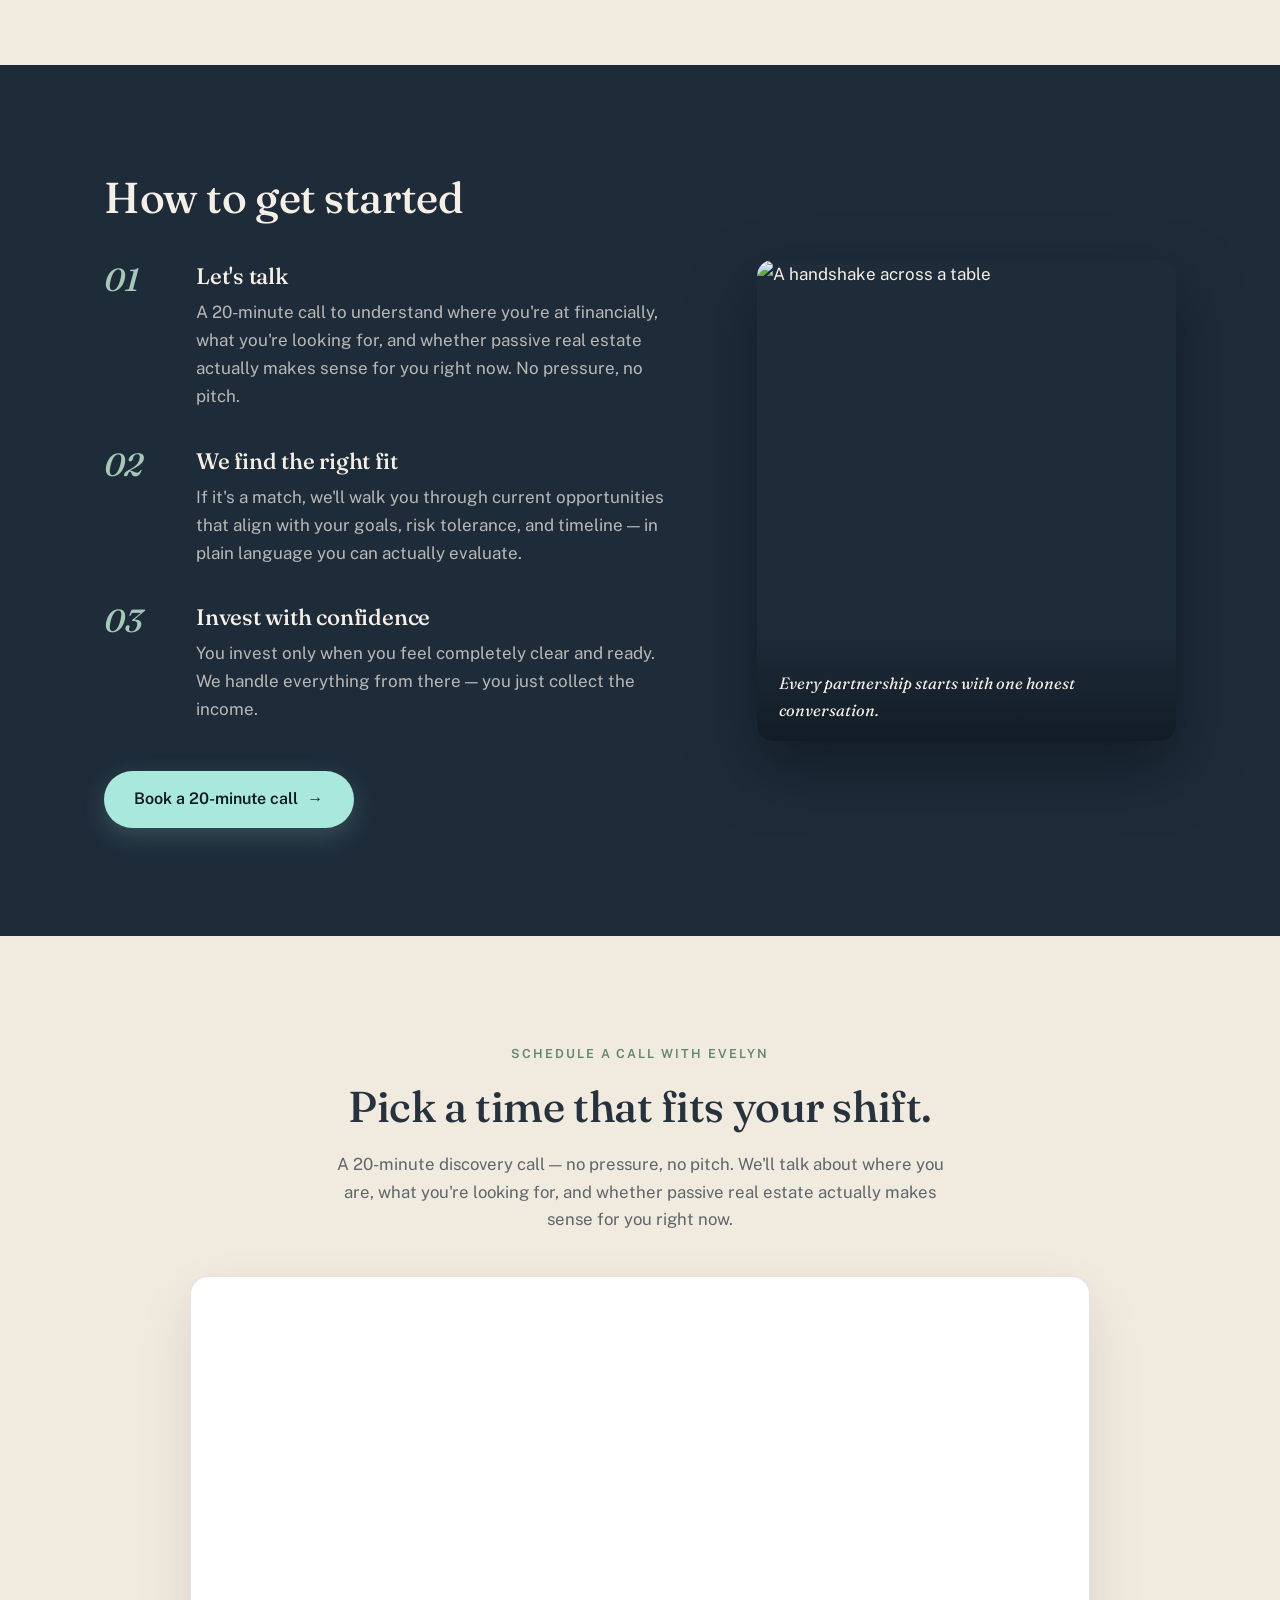
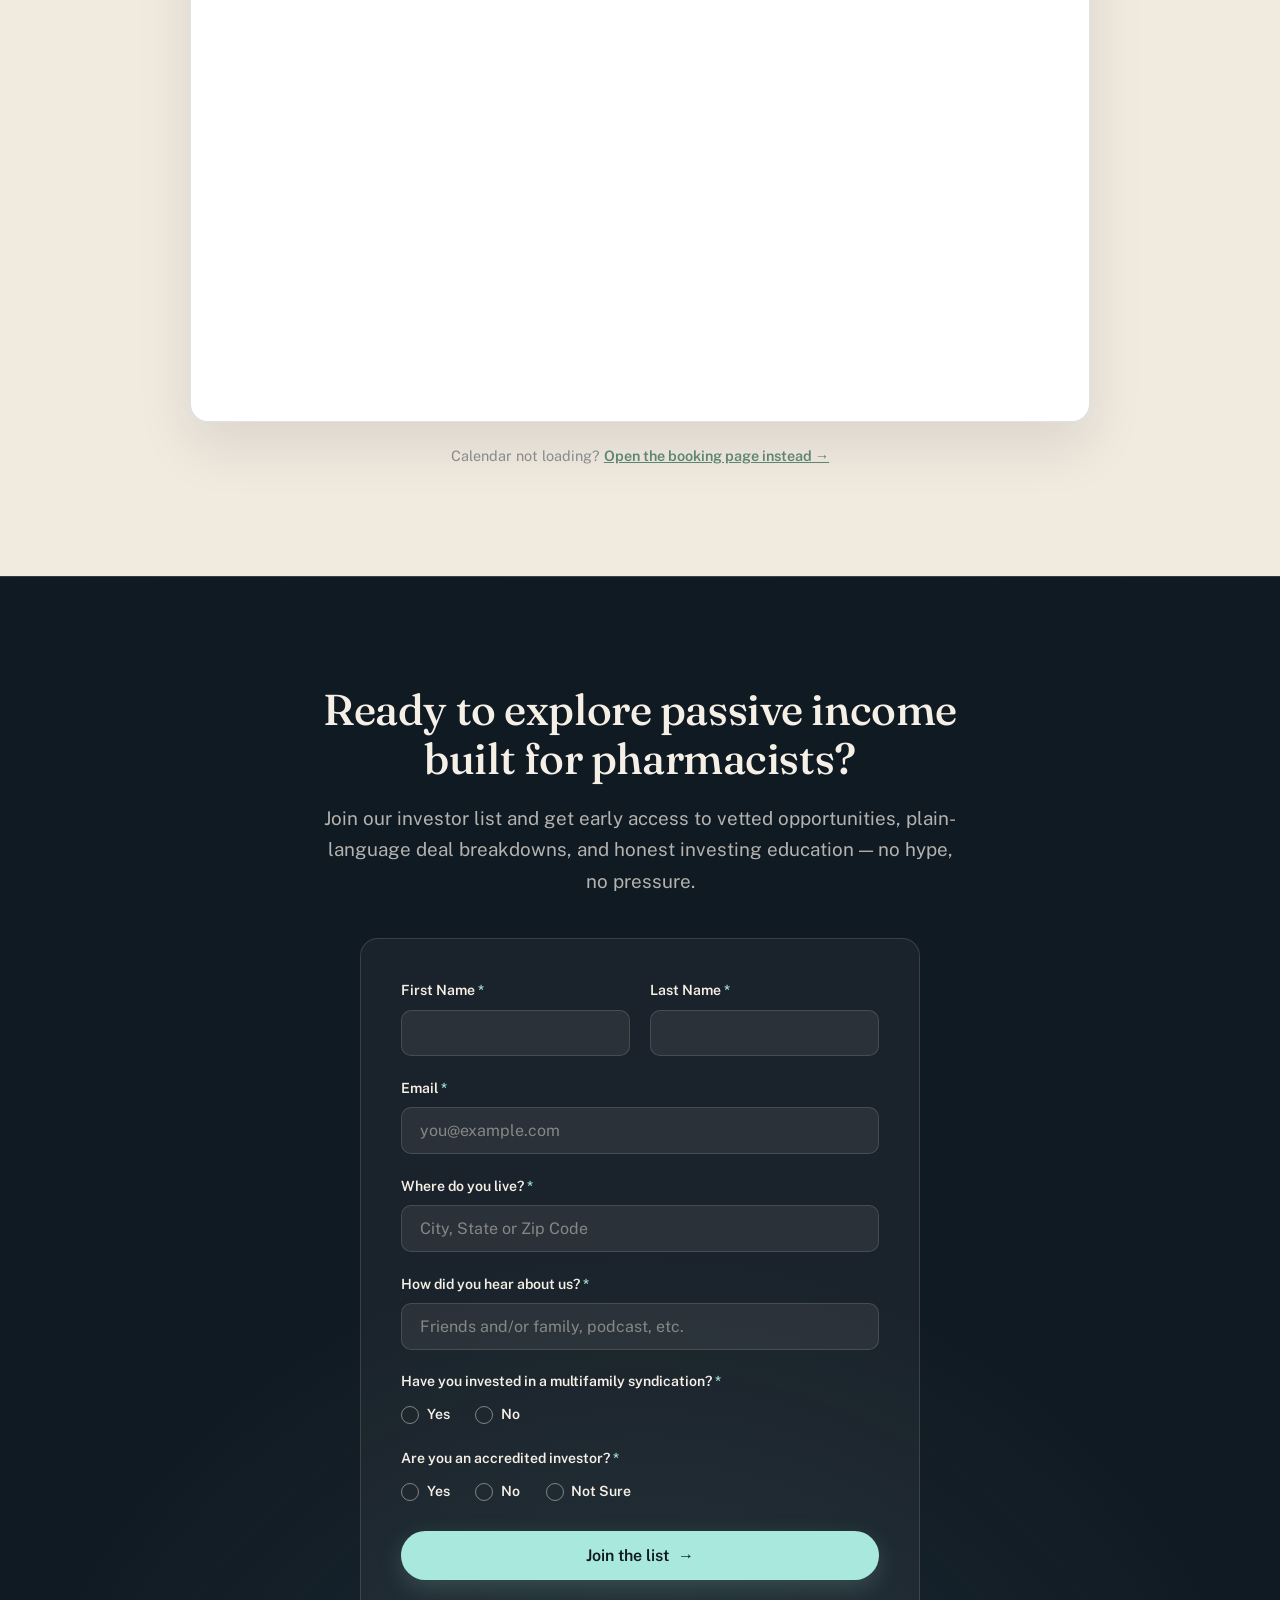
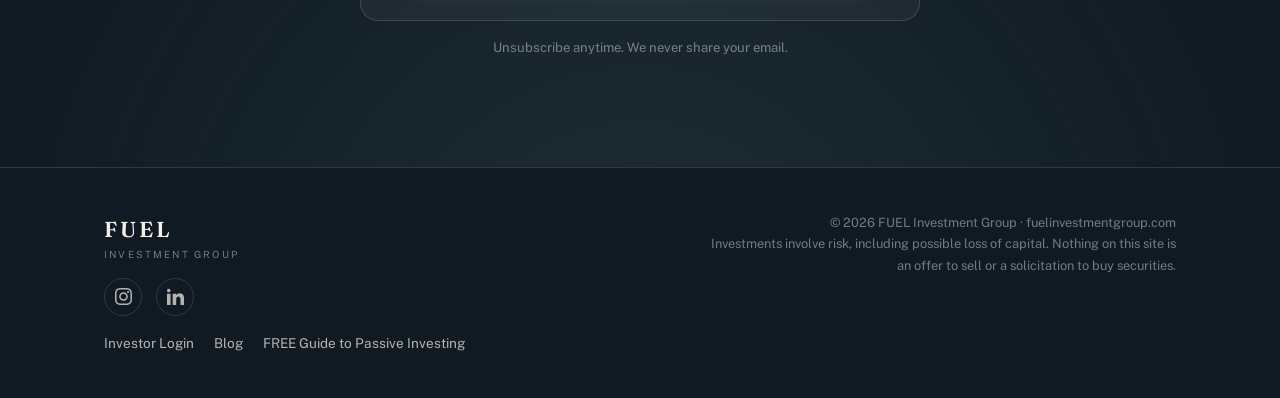
==== commit 4df658fe: "Embed booking calendar on-site, add free guide link" ====
--- a/index.html
+++ b/index.html
@@ -27,7 +27,7 @@
         <a href="blog/index.html">Blog</a>
         <a href="https://fuelinvestmentgroup.cashflowportal.com/app" target="_blank" rel="noopener">Investor Login</a>
       </nav>
-      <a href="https://go.fuelinvestmentgroup.com/evelyn" target="_blank" rel="noopener" class="btn btn-small">Book a call</a>
+      <a href="#book" class="btn btn-small">Book a call</a>
     </div>
   </header>
 
@@ -263,7 +263,7 @@
           </div>
         </div>
         <div class="steps-cta reveal">
-          <a href="https://go.fuelinvestmentgroup.com/evelyn" target="_blank" rel="noopener" class="btn btn-primary">Book a 20-minute call <span class="arrow">→</span></a>
+          <a href="#book" class="btn btn-primary">Book a 20-minute call <span class="arrow">→</span></a>
         </div>
       </div>
       <aside class="steps-aside reveal">
@@ -273,6 +273,33 @@
           <figcaption>Every partnership starts with one honest conversation.</figcaption>
         </figure>
       </aside>
+    </div>
+  </section>
+
+  <!-- ── Book a call (embedded GHL calendar) ───────── -->
+  <section class="book section-cream" id="book">
+    <div class="container">
+      <div class="book-head reveal">
+        <p class="eyebrow">Schedule a call with Evelyn</p>
+        <h2 class="section-title">Pick a time that fits your shift.</h2>
+        <p class="book-sub">
+          A 20-minute discovery call — no pressure, no pitch. We'll talk about
+          where you are, what you're looking for, and whether passive real
+          estate actually makes sense for you right now.
+        </p>
+      </div>
+      <div class="book-widget reveal">
+        <iframe
+          src="https://api.leadconnectorhq.com/widget/booking/wCJ7E3Q2b8bjZhrwmnMt"
+          style="width:100%;border:none;overflow:hidden;"
+          scrolling="no"
+          id="wCJ7E3Q2b8bjZhrwmnMt_booking"
+          title="Book a discovery call with Evelyn"></iframe>
+      </div>
+      <p class="book-fallback reveal">
+        Calendar not loading?
+        <a href="https://go.fuelinvestmentgroup.com/evelyn" target="_blank" rel="noopener">Open the booking page instead →</a>
+      </p>
     </div>
   </section>
 
@@ -347,9 +374,7 @@
         <div class="footer-links">
           <a href="https://fuelinvestmentgroup.cashflowportal.com/app" target="_blank" rel="noopener">Investor Login</a>
           <a href="blog/index.html">Blog</a>
-          <!-- Re-enable once the GHL ebook link is fixed (currently 404):
-          <a href="https://go.fuelinvestmentgroup.com/ebook" target="_blank" rel="noopener">FREE Guide to Passive Investing</a>
-          -->
+          <a href="https://evelynshen.com/connect-6630" target="_blank" rel="noopener">FREE Guide to Passive Investing</a>
         </div>
       </div>
       <p class="footer-legal">
@@ -361,5 +386,6 @@
   </footer>
 
   <script src="script.js"></script>
+  <script src="https://link.msgsndr.com/js/form_embed.js" async></script>
 </body>
 </html>
--- a/styles.css
+++ b/styles.css
@@ -635,6 +635,36 @@
   .steps-aside { max-width: 470px; }
 }
 
+/* ── Book a call (embedded calendar) ──────────── */
+
+.book { padding: clamp(80px, 12vh, 140px) 0; }
+
+.book-head { max-width: 640px; margin: 0 auto 2.6rem; text-align: center; }
+
+.book-sub { color: var(--ink-muted); font-size: 1.05rem; }
+
+.book-widget {
+  max-width: 900px;
+  margin: 0 auto;
+  background: #FFFFFF;
+  border: 1px solid var(--hairline-dark);
+  border-radius: 18px;
+  padding: clamp(8px, 1.5vw, 18px);
+  box-shadow: 0 24px 55px rgba(16, 26, 35, 0.1);
+  overflow: hidden;
+}
+
+.book-widget iframe { min-height: 700px; border-radius: 12px; }
+
+.book-fallback {
+  margin-top: 1.4rem;
+  text-align: center;
+  font-size: 0.9rem;
+  color: var(--ink-subtle);
+}
+
+.book-fallback a { color: var(--sage-deep); font-weight: 600; }
+
 /* ── Footer CTA ───────────────────────────────── */
 
 .footer-cta {
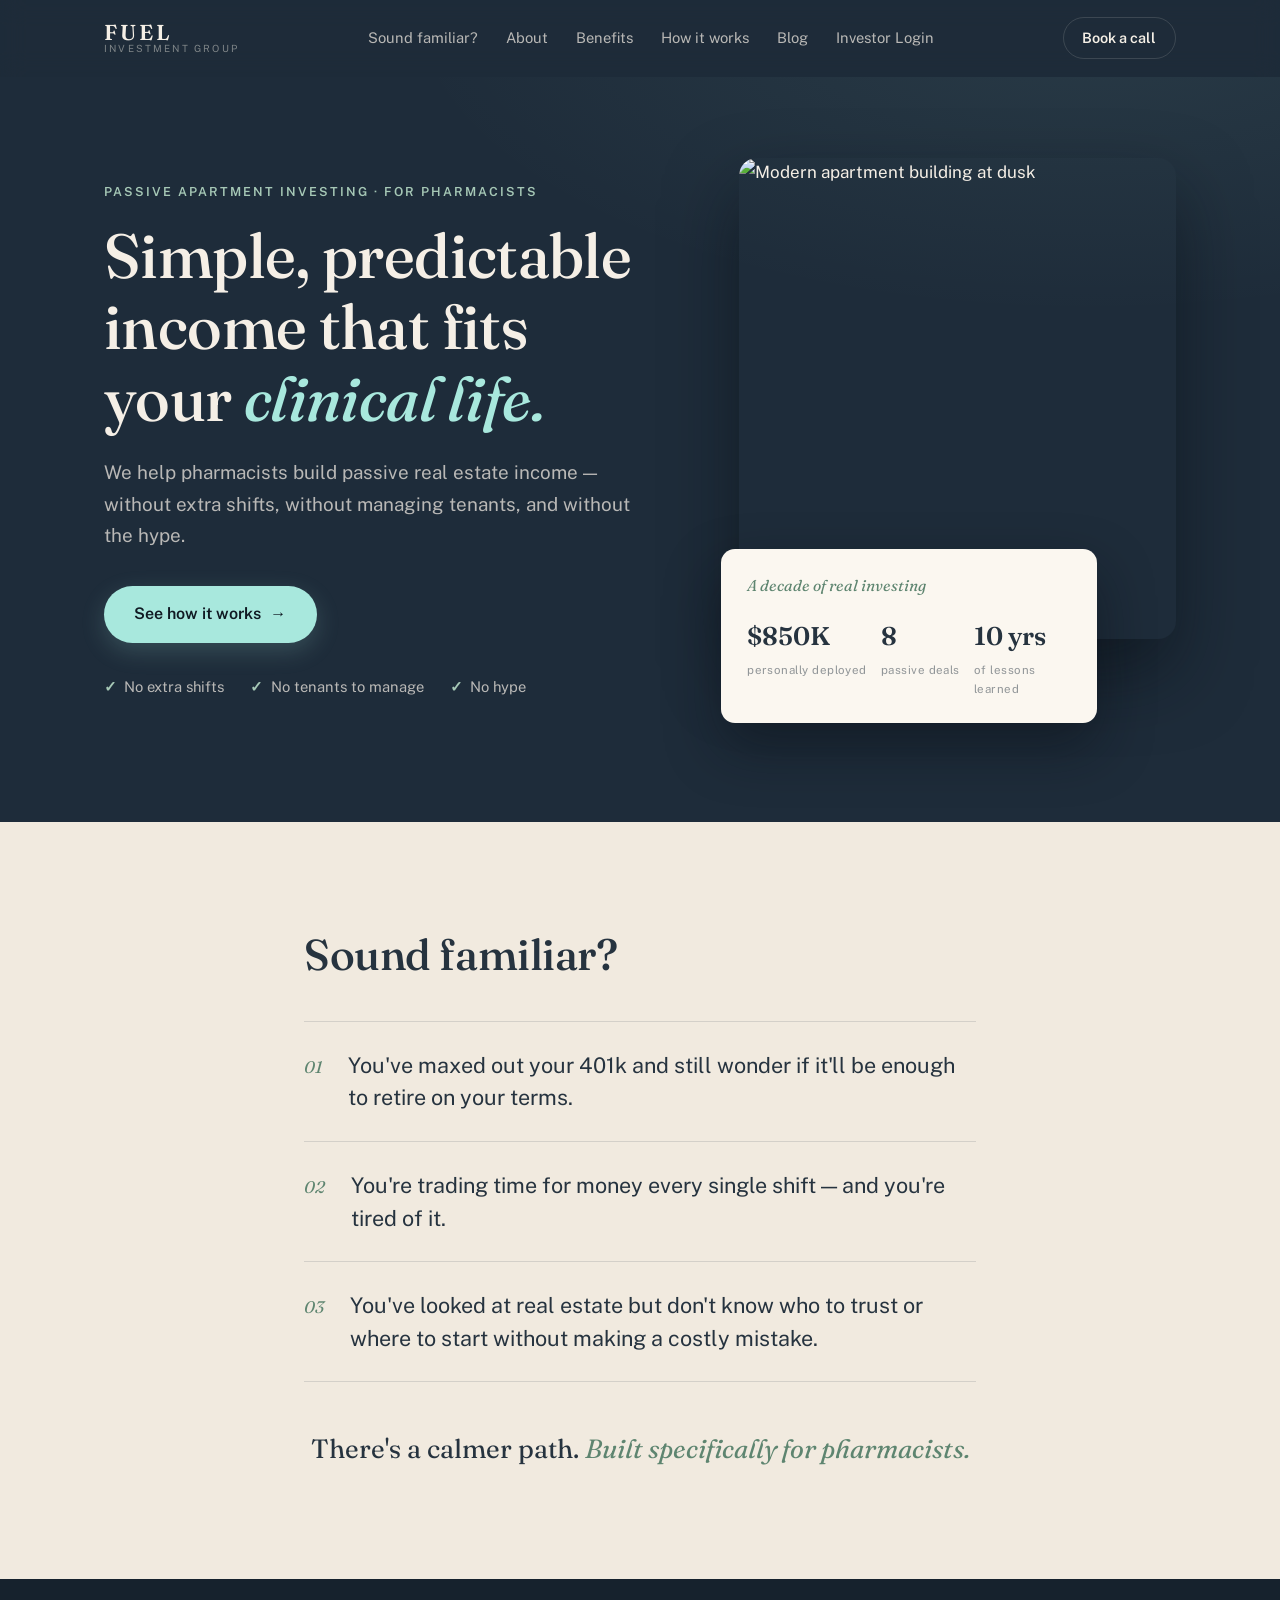
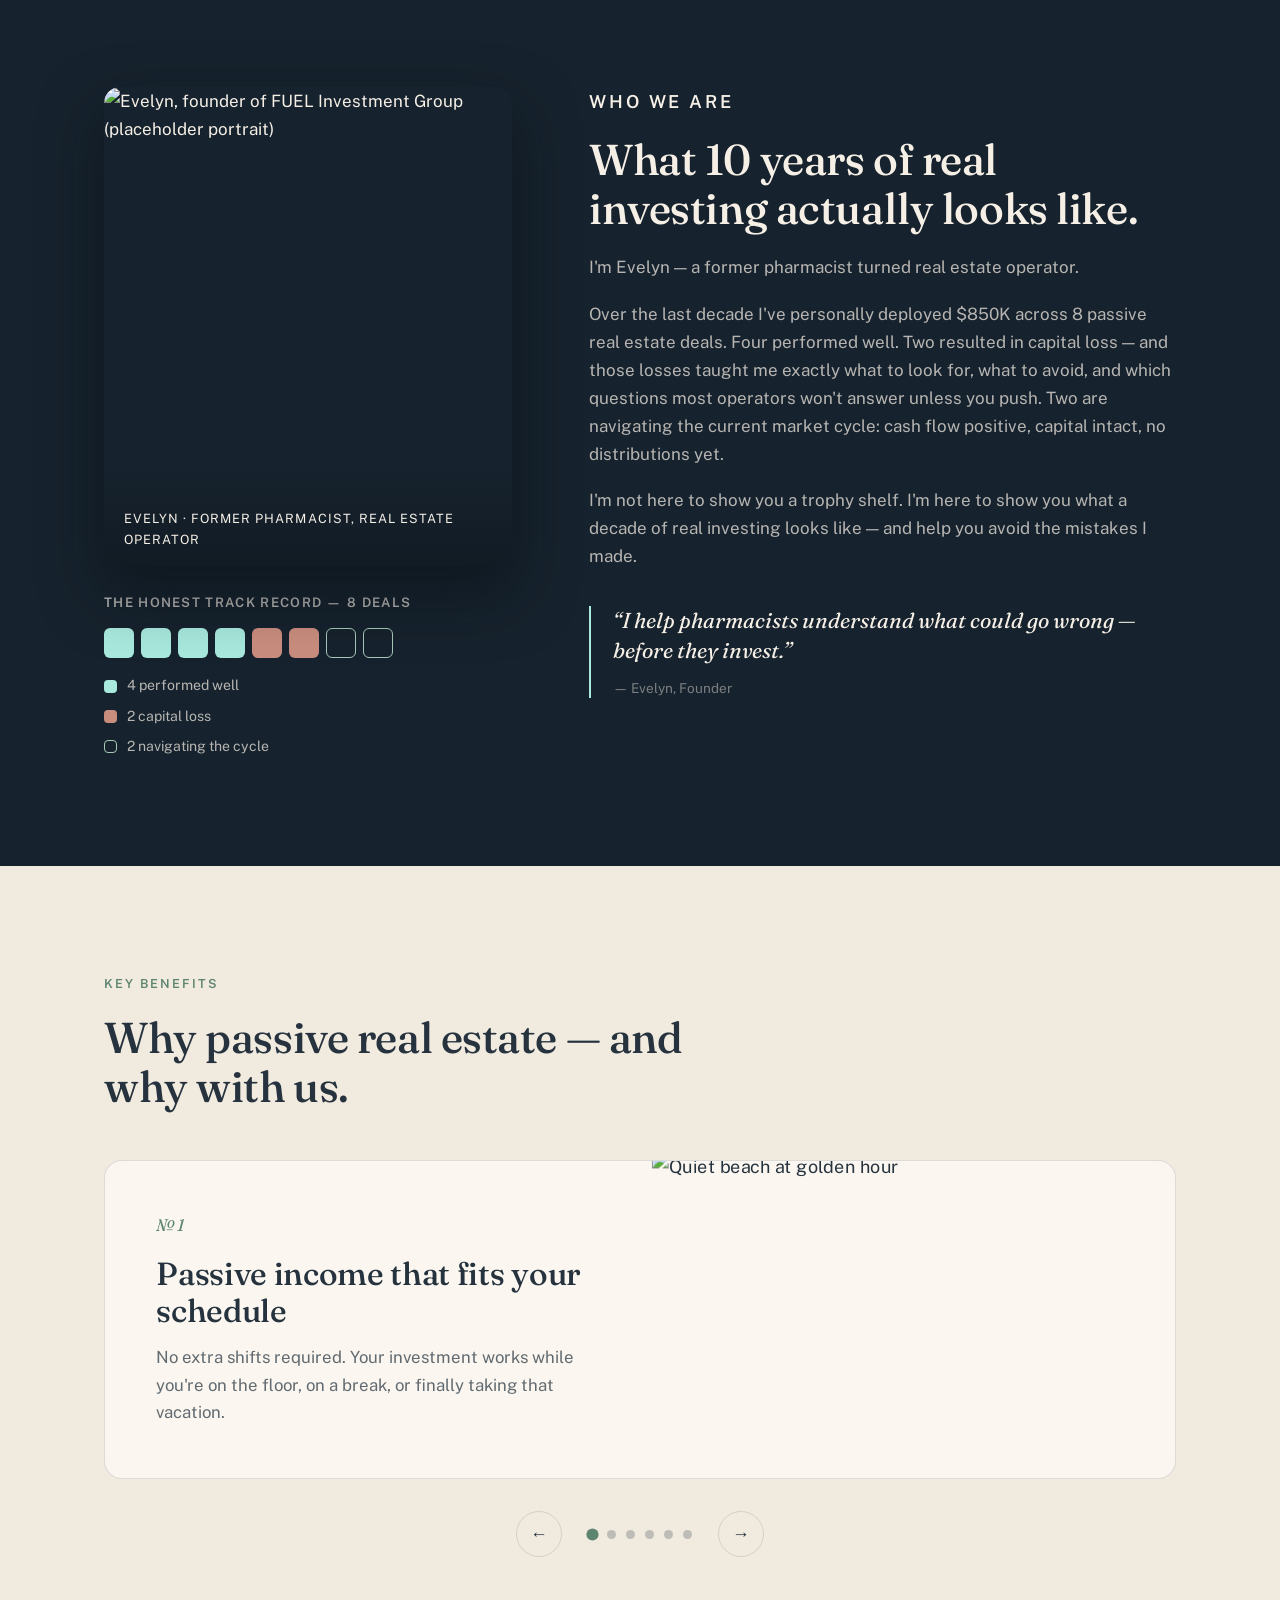
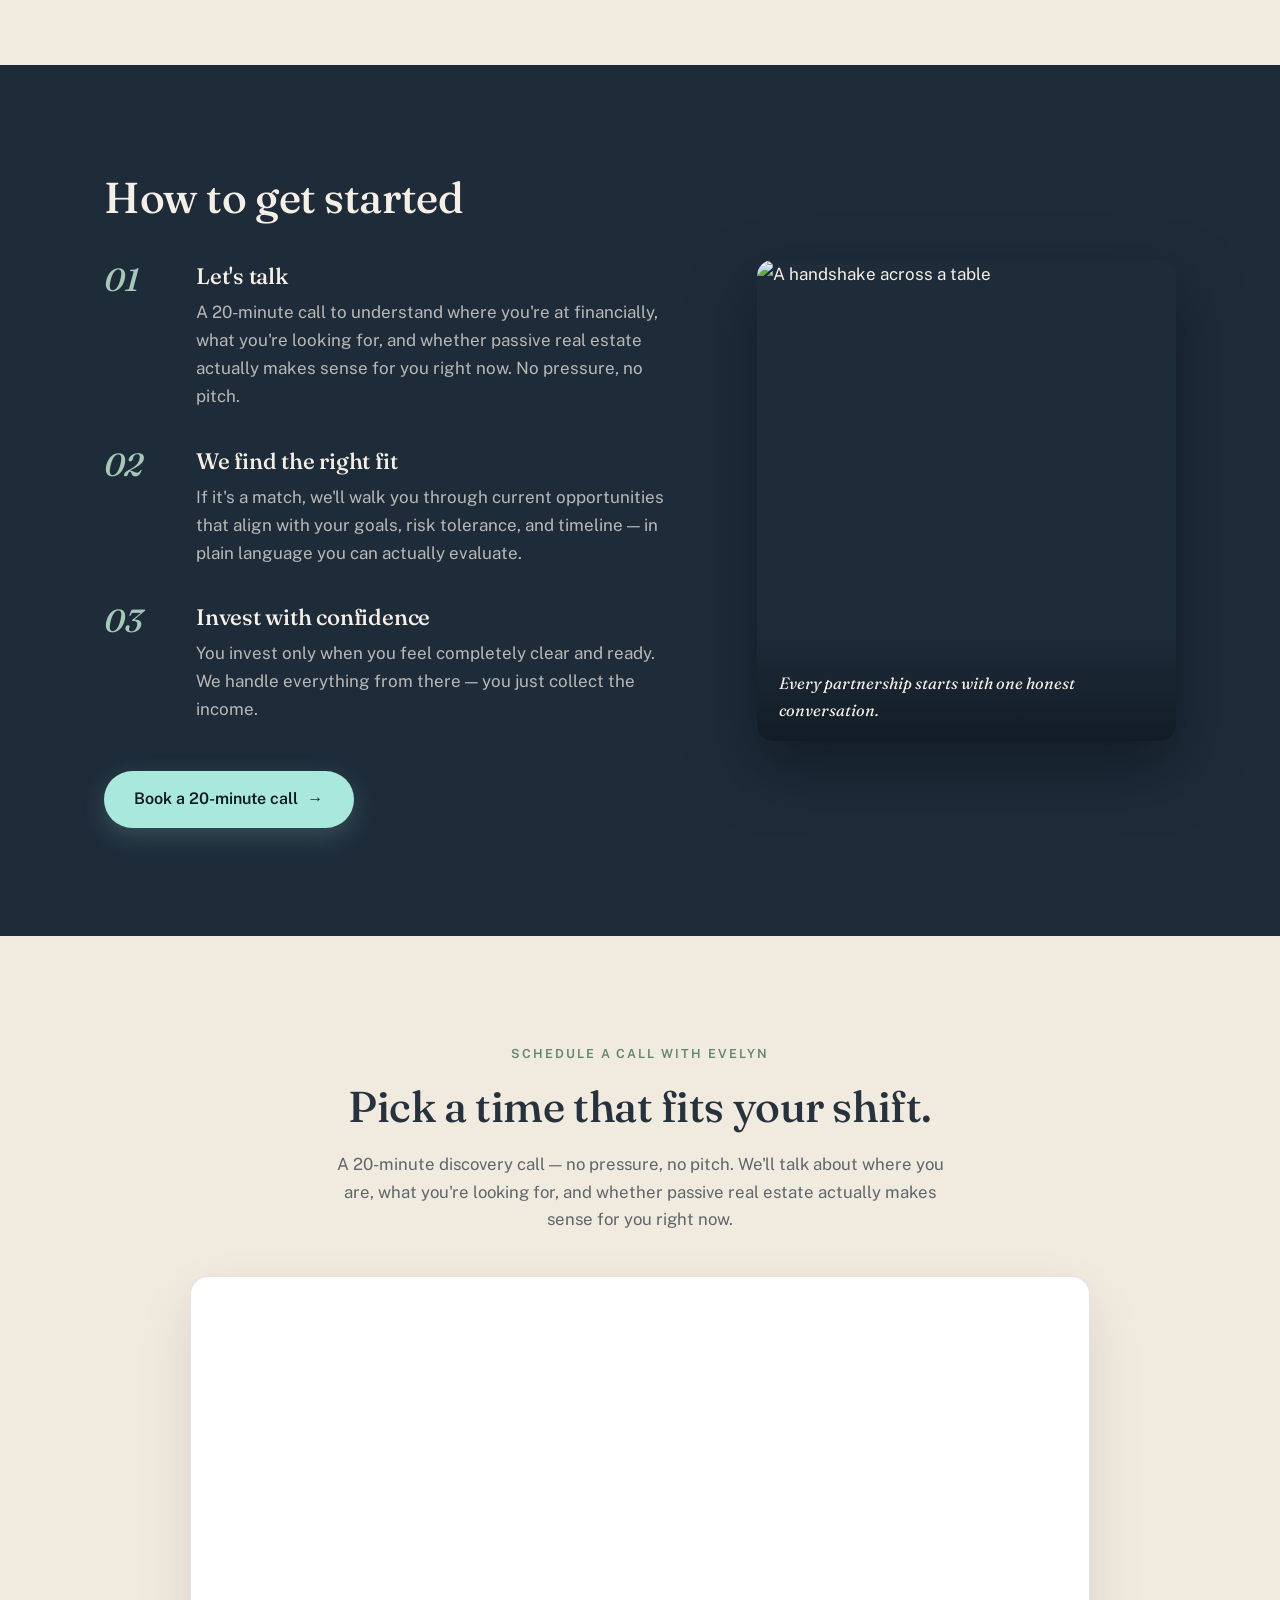
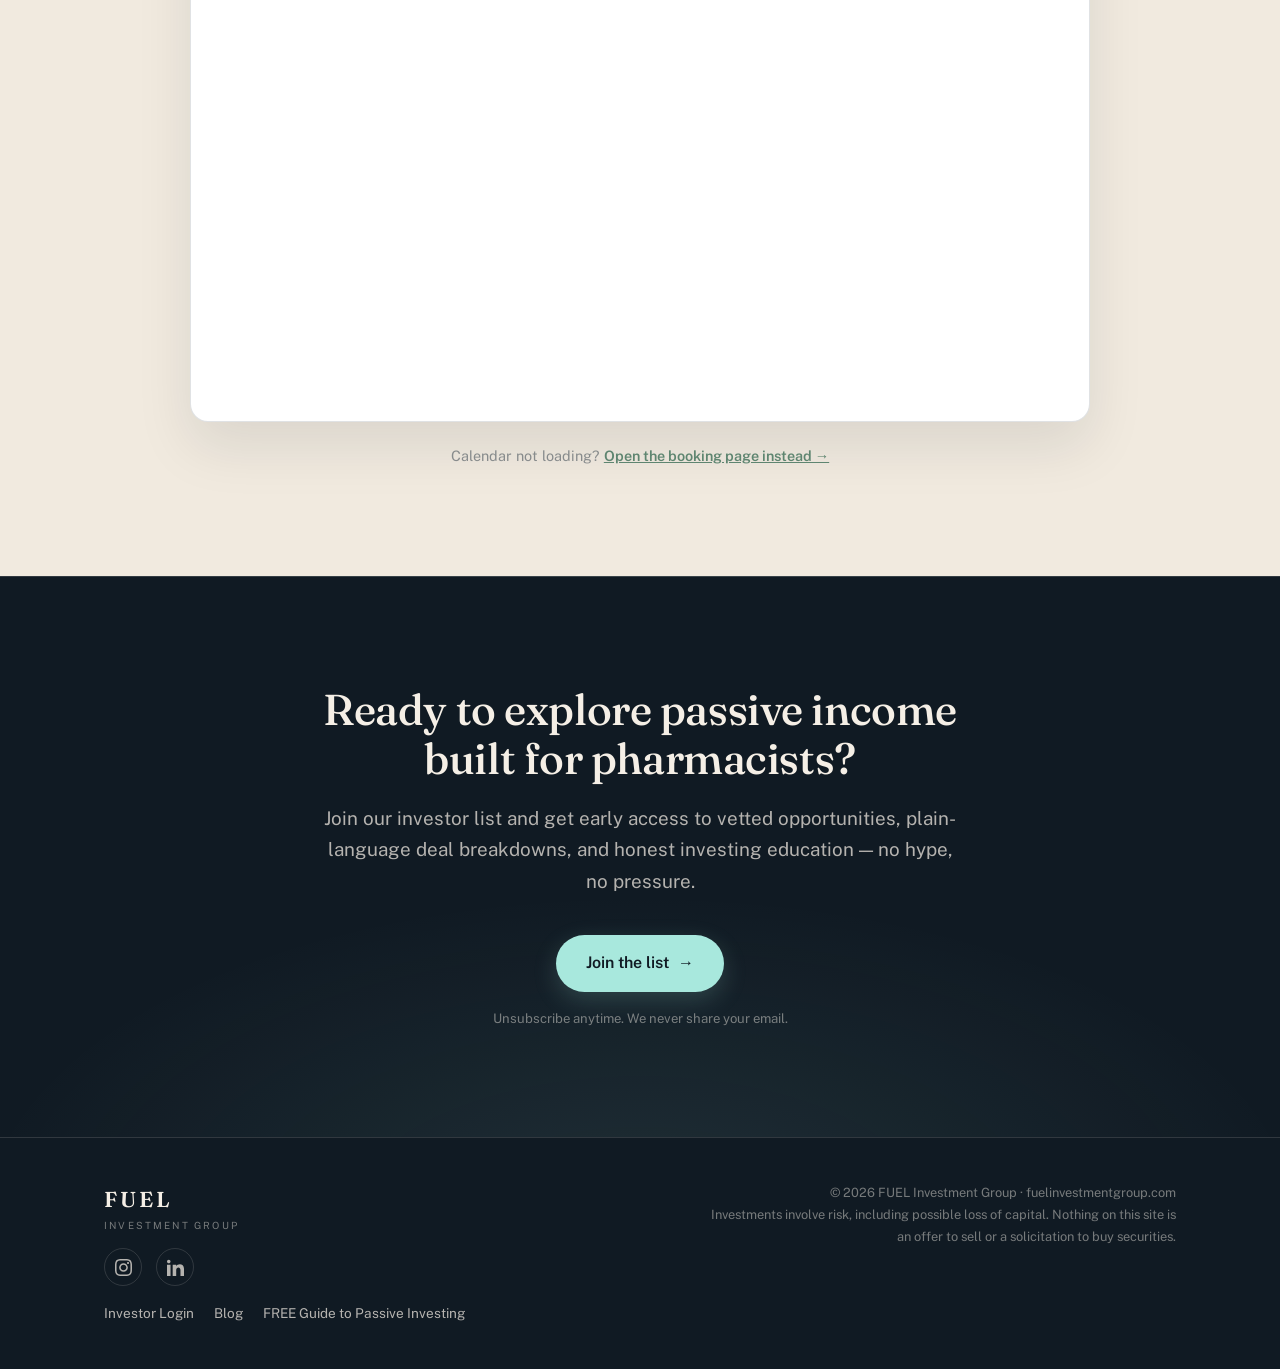
==== commit 2c88191f: "Move investor form to dedicated join page" ====
--- a/index.html
+++ b/index.html
@@ -312,47 +312,9 @@
         plain-language deal breakdowns, and honest investing education —
         no hype, no pressure.
       </p>
-      <form class="join-form reveal" id="joinForm" novalidate>
-        <div class="field-row">
-          <div class="field">
-            <label for="firstName">First Name <span class="req">*</span></label>
-            <input type="text" id="firstName" name="first_name" autocomplete="given-name" required>
-          </div>
-          <div class="field">
-            <label for="lastName">Last Name <span class="req">*</span></label>
-            <input type="text" id="lastName" name="last_name" autocomplete="family-name" required>
-          </div>
-        </div>
-        <div class="field">
-          <label for="joinEmail">Email <span class="req">*</span></label>
-          <input type="email" id="joinEmail" name="email" autocomplete="email" placeholder="you@example.com" required>
-        </div>
-        <div class="field">
-          <label for="location">Where do you live? <span class="req">*</span></label>
-          <input type="text" id="location" name="location" placeholder="City, State or Zip Code" required>
-        </div>
-        <div class="field">
-          <label for="referral">How did you hear about us? <span class="req">*</span></label>
-          <input type="text" id="referral" name="referral" placeholder="Friends and/or family, podcast, etc." required>
-        </div>
-        <fieldset class="field radio-field">
-          <legend>Have you invested in a multifamily syndication? <span class="req">*</span></legend>
-          <div class="radio-options">
-            <label class="radio"><input type="radio" name="syndication_experience" value="yes" required><span>Yes</span></label>
-            <label class="radio"><input type="radio" name="syndication_experience" value="no"><span>No</span></label>
-          </div>
-        </fieldset>
-        <fieldset class="field radio-field">
-          <legend>Are you an accredited investor? <span class="req">*</span></legend>
-          <div class="radio-options">
-            <label class="radio"><input type="radio" name="accredited" value="yes" required><span>Yes</span></label>
-            <label class="radio"><input type="radio" name="accredited" value="no"><span>No</span></label>
-            <label class="radio"><input type="radio" name="accredited" value="not_sure"><span>Not Sure</span></label>
-          </div>
-        </fieldset>
-        <button type="submit" class="btn btn-primary btn-block">Join the list <span class="arrow">→</span></button>
-      </form>
-      <p class="form-success" id="formSuccess" hidden>You're on the list. Keep an eye on your inbox — no hype, we promise.</p>
+      <div class="hero-actions reveal" style="margin-top: 2.4rem;">
+        <a href="join.html" class="btn btn-primary">Join the list <span class="arrow">→</span></a>
+      </div>
       <p class="form-note reveal">Unsubscribe anytime. We never share your email.</p>
     </div>
   </section>
--- a/styles.css
+++ b/styles.css
@@ -941,6 +941,53 @@
 
 .article-cta p { color: var(--cream-muted); margin-bottom: 1.4rem; }
 
+/* ── Join page ────────────────────────────────── */
+
+.join-page {
+  padding: clamp(64px, 9vh, 110px) 0 clamp(80px, 11vh, 140px);
+  background:
+    radial-gradient(ellipse 90% 70% at 85% -10%, rgba(168, 232, 221, 0.08), transparent 60%),
+    var(--deep-blue);
+  min-height: 70vh;
+}
+
+.join-grid {
+  display: grid;
+  grid-template-columns: minmax(0, 1fr) minmax(0, 1.05fr);
+  gap: clamp(40px, 6vw, 90px);
+  align-items: start;
+}
+
+.join-copy h1 { font-size: clamp(2.2rem, 4.6vw, 3.4rem); }
+.join-copy h1 em { font-style: italic; color: var(--mint); }
+.join-copy .lede { margin-top: 1.3rem; }
+
+.join-points {
+  list-style: none;
+  margin-top: 2rem;
+  display: grid;
+  gap: 0.85rem;
+}
+
+.join-points li {
+  display: flex;
+  gap: 0.7em;
+  align-items: baseline;
+  color: var(--cream-muted);
+}
+
+.join-points li::before {
+  content: "✓";
+  color: var(--sage);
+  font-weight: 700;
+}
+
+.join-page .join-form { margin: 0; }
+
+@media (max-width: 880px) {
+  .join-grid { grid-template-columns: 1fr; }
+}
+
 /* ── Footer social ────────────────────────────── */
 
 .footer-social {
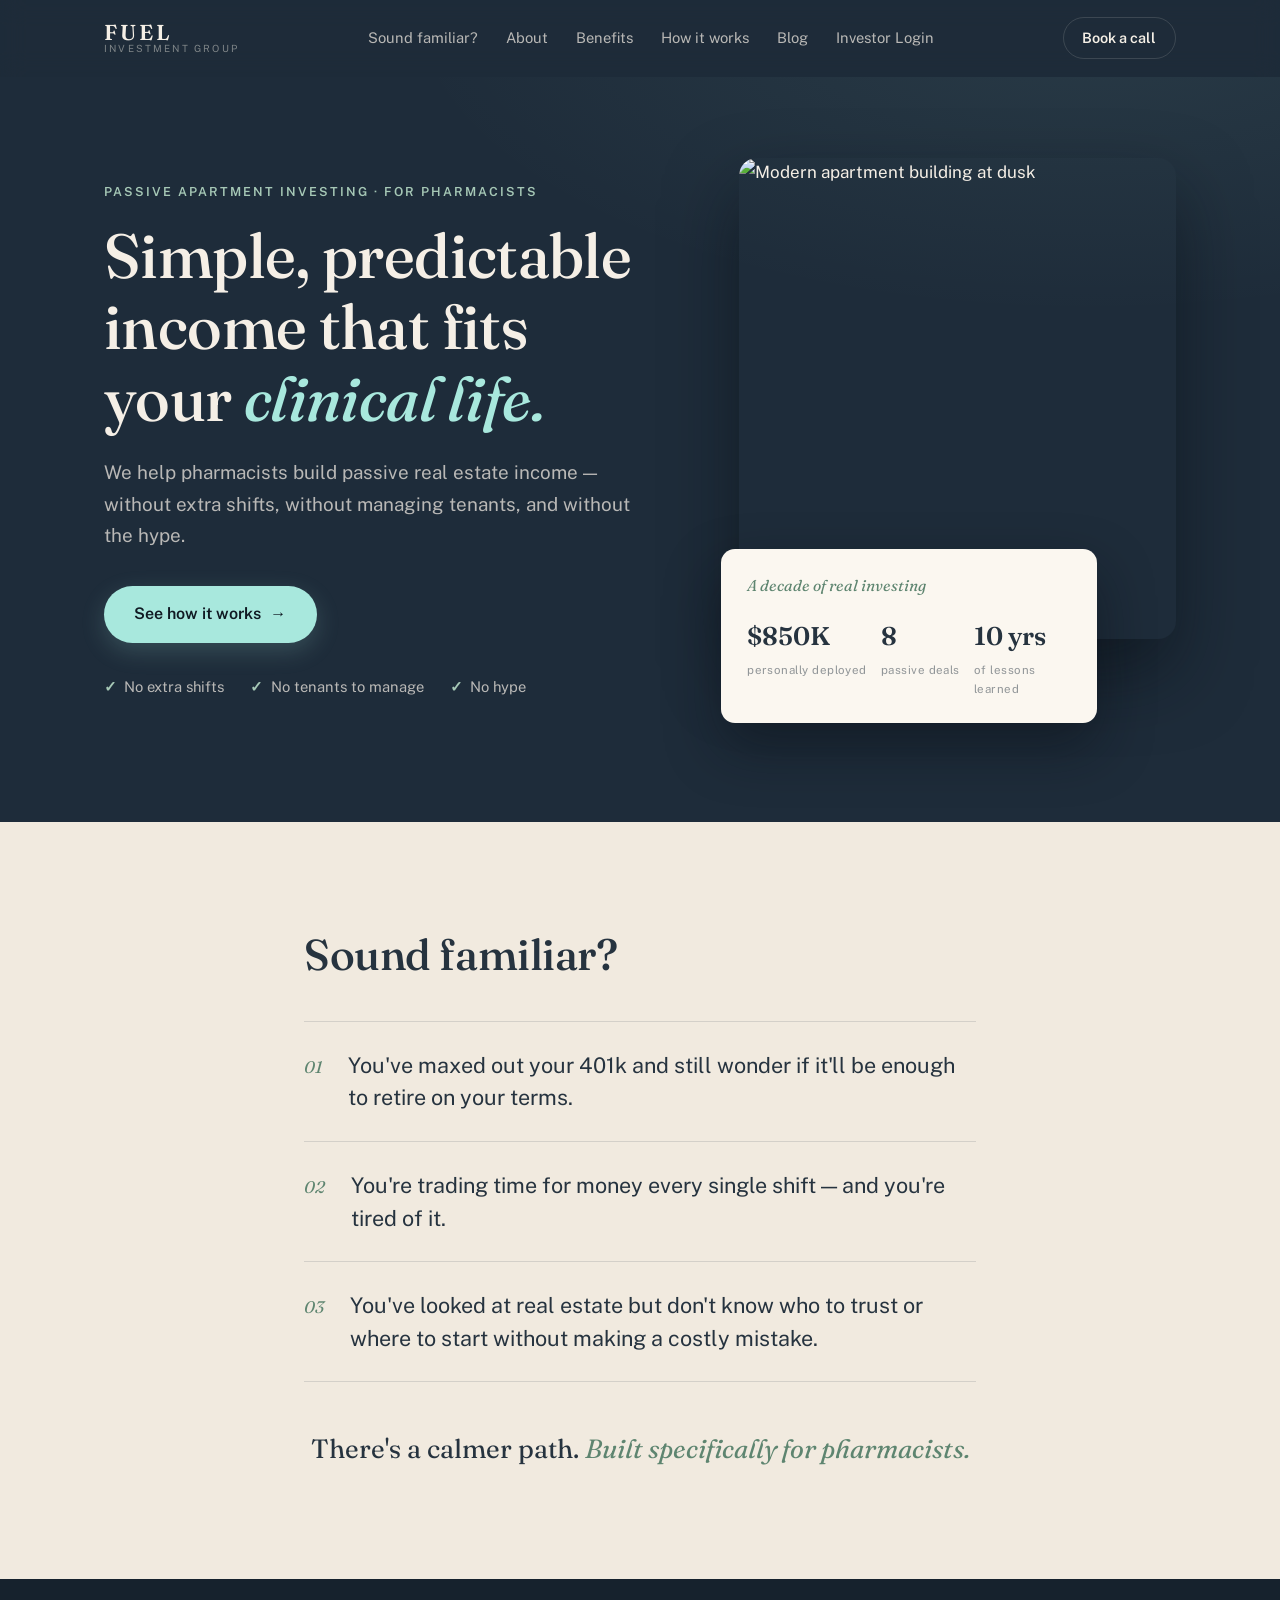
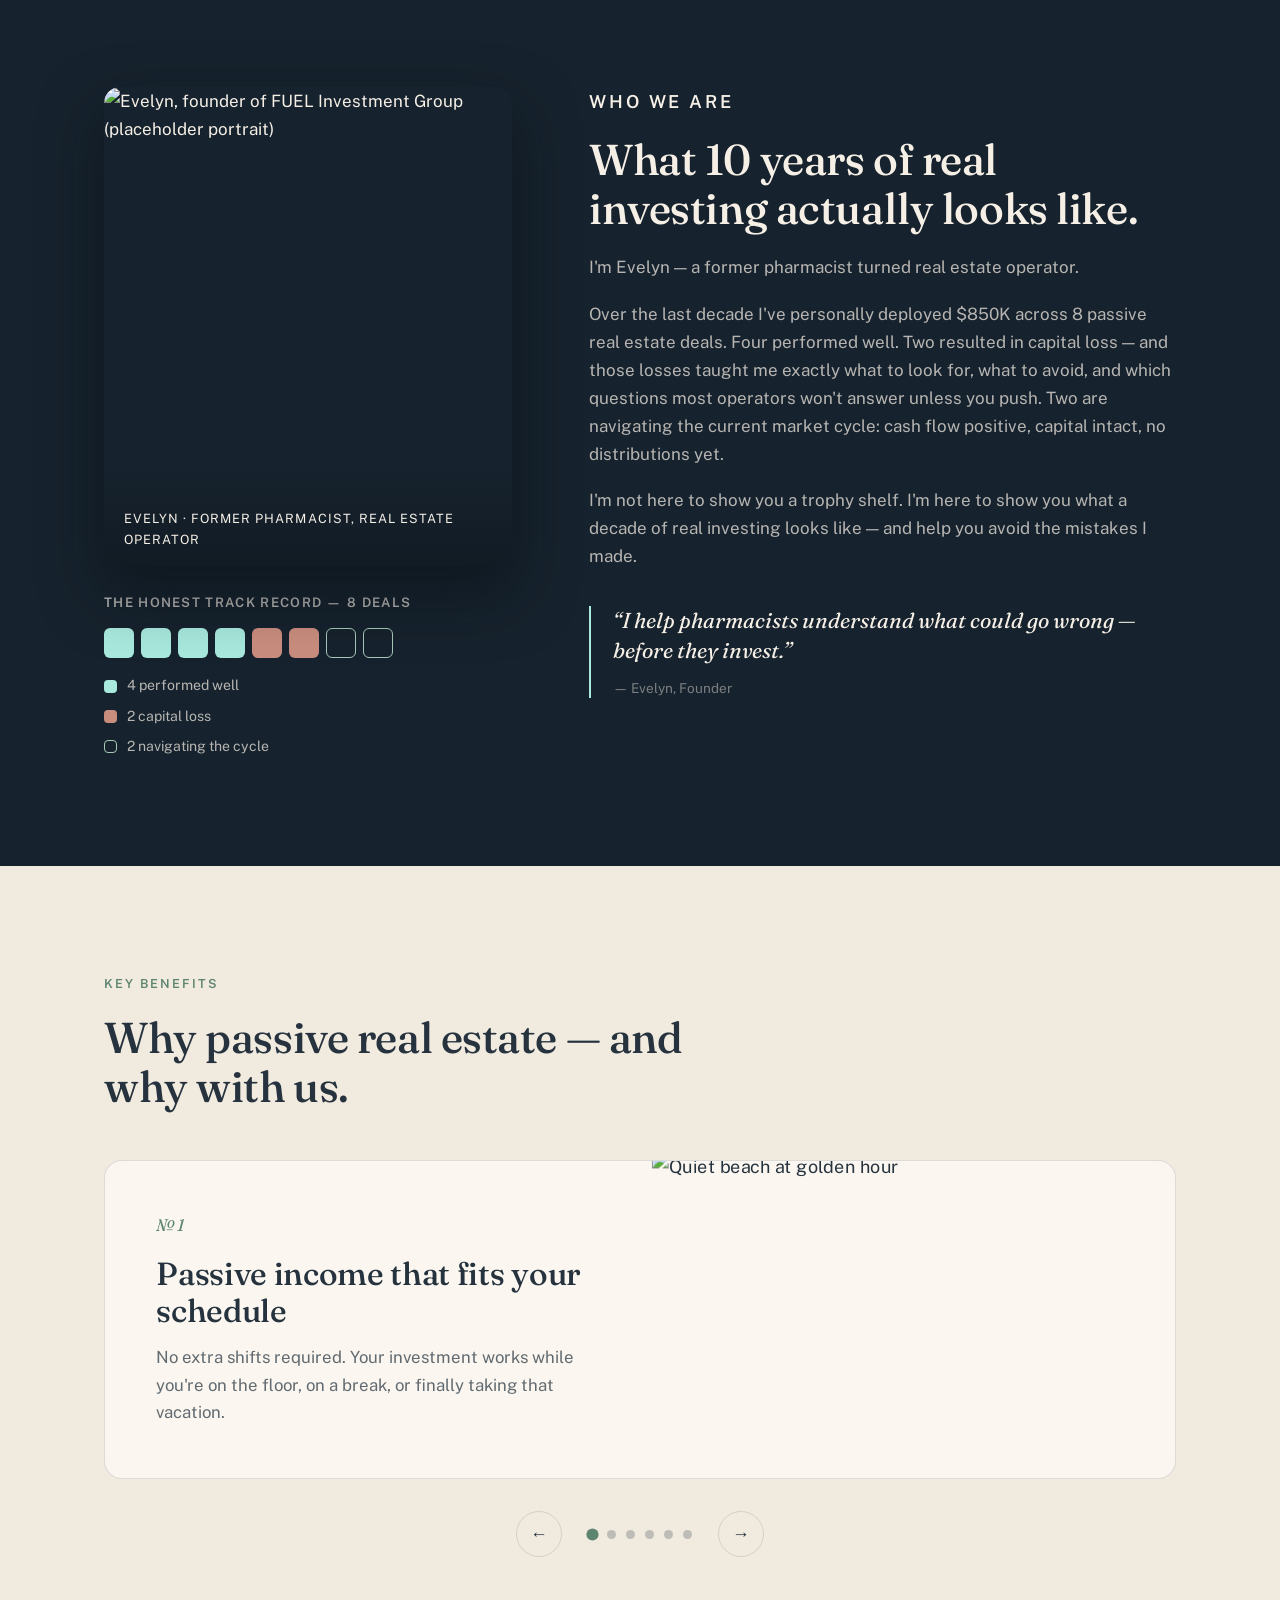
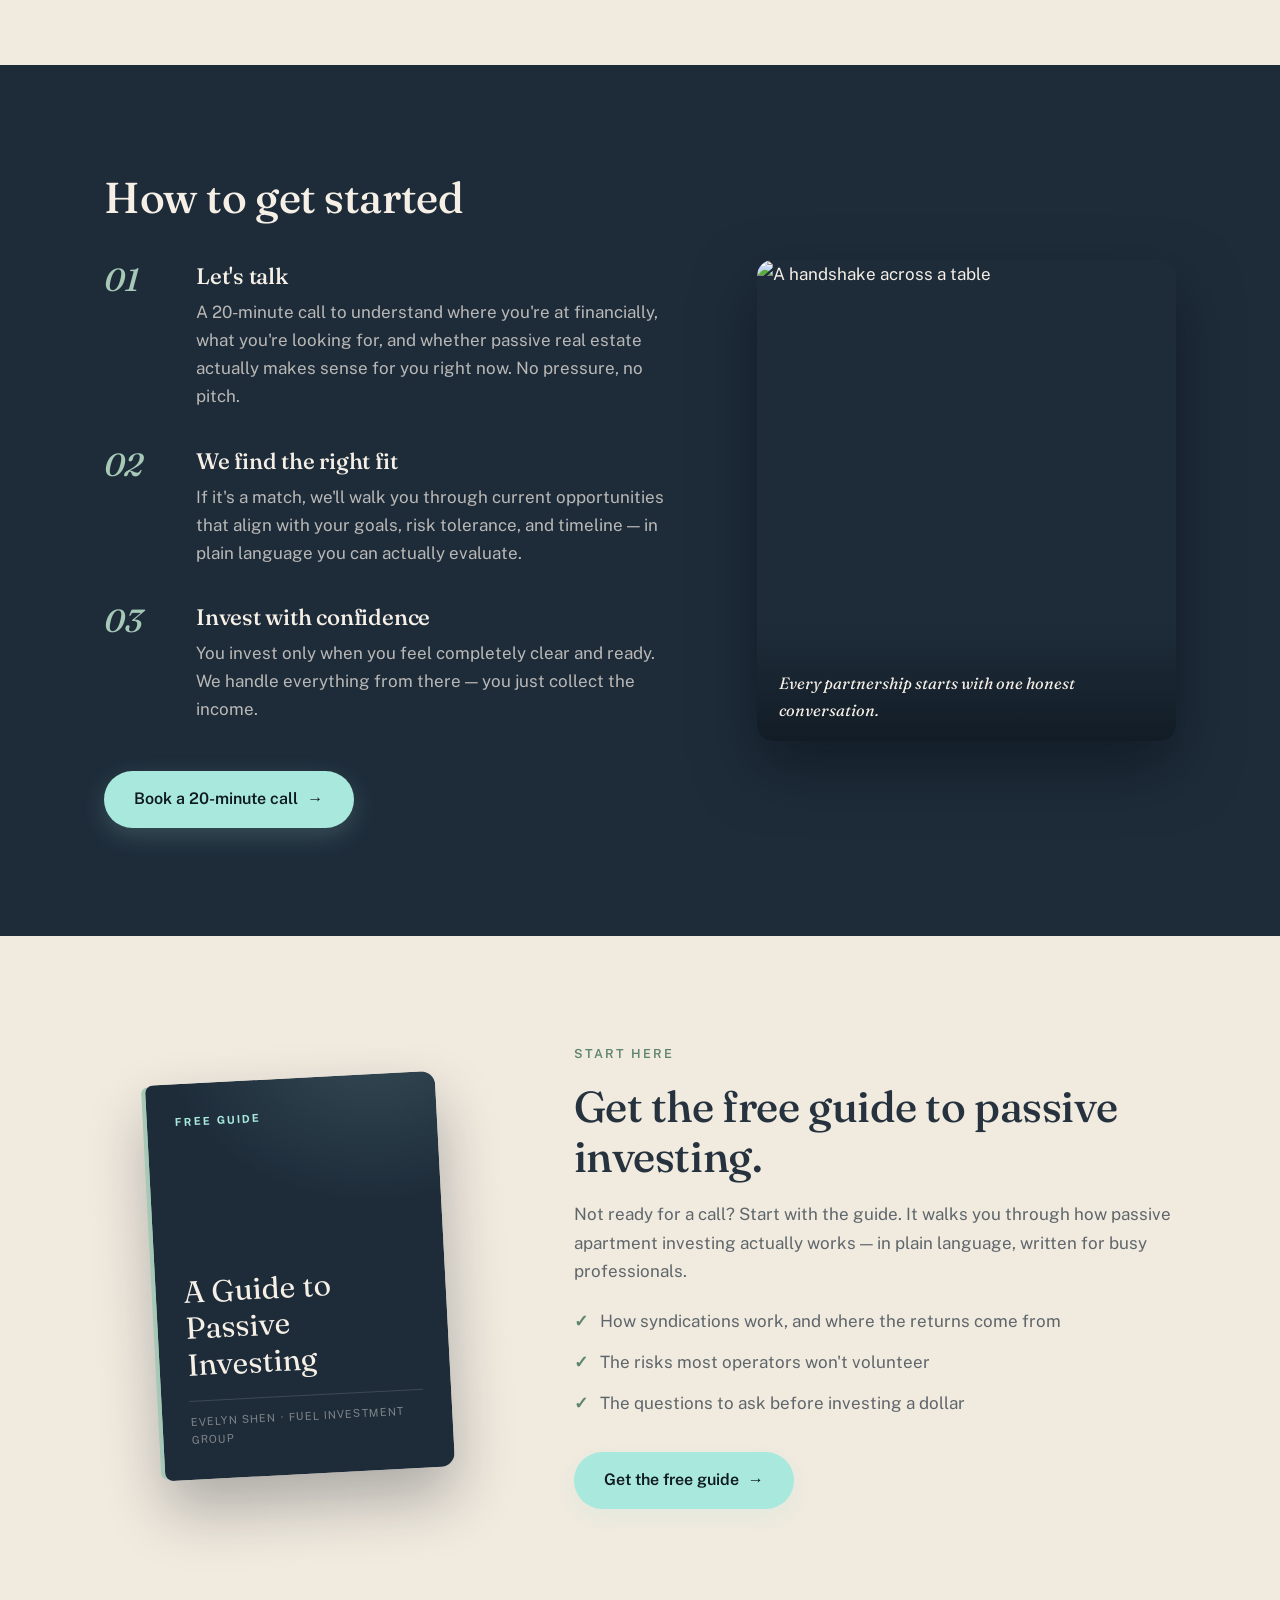
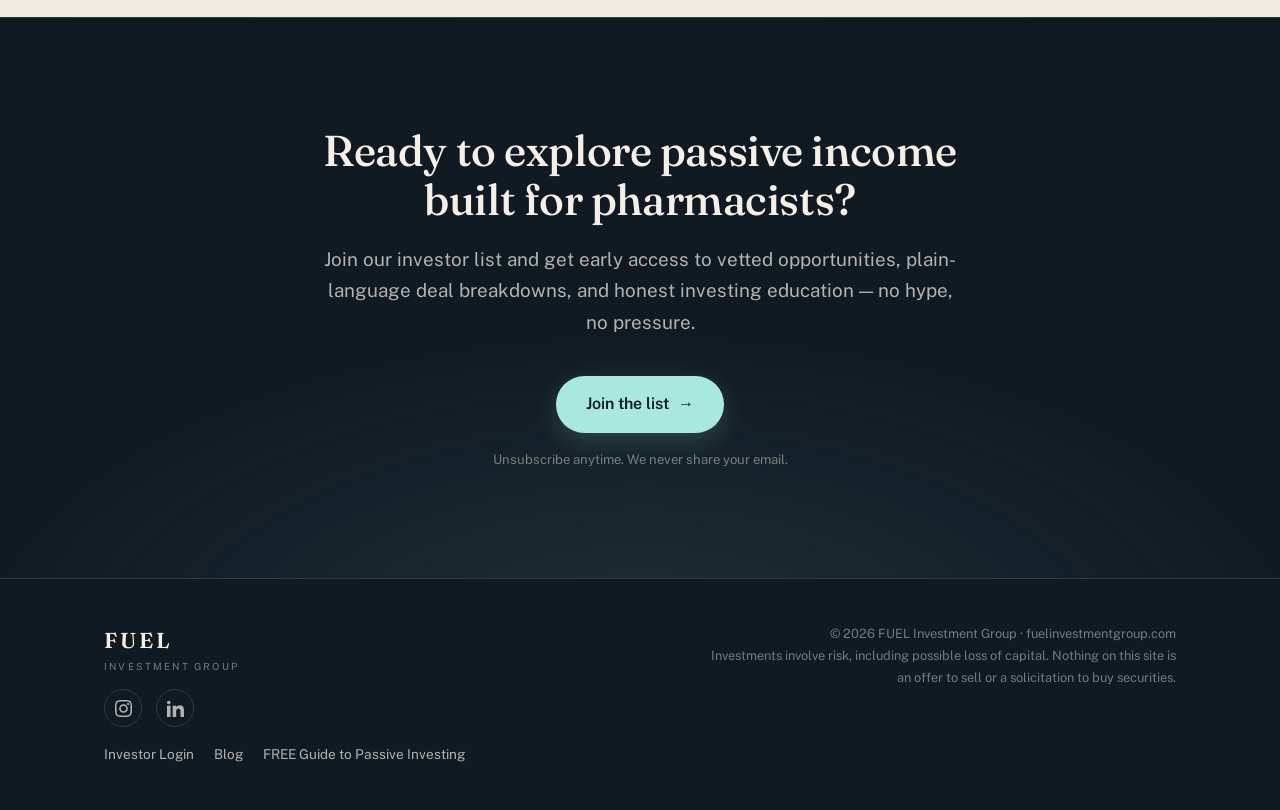
==== commit a1a75533: "Move booking to dedicated page, add free guide section" ====
--- a/index.html
+++ b/index.html
@@ -27,7 +27,7 @@
         <a href="blog/index.html">Blog</a>
         <a href="https://fuelinvestmentgroup.cashflowportal.com/app" target="_blank" rel="noopener">Investor Login</a>
       </nav>
-      <a href="#book" class="btn btn-small">Book a call</a>
+      <a href="book.html" class="btn btn-small">Book a call</a>
     </div>
   </header>
 
@@ -263,7 +263,7 @@
           </div>
         </div>
         <div class="steps-cta reveal">
-          <a href="#book" class="btn btn-primary">Book a 20-minute call <span class="arrow">→</span></a>
+          <a href="book.html" class="btn btn-primary">Book a 20-minute call <span class="arrow">→</span></a>
         </div>
       </div>
       <aside class="steps-aside reveal">
@@ -276,30 +276,32 @@
     </div>
   </section>
 
-  <!-- ── Book a call (embedded GHL calendar) ───────── -->
-  <section class="book section-cream" id="book">
-    <div class="container">
-      <div class="book-head reveal">
-        <p class="eyebrow">Schedule a call with Evelyn</p>
-        <h2 class="section-title">Pick a time that fits your shift.</h2>
-        <p class="book-sub">
-          A 20-minute discovery call — no pressure, no pitch. We'll talk about
-          where you are, what you're looking for, and whether passive real
-          estate actually makes sense for you right now.
+  <!-- ── Free guide ────────────────────────────────── -->
+  <section class="guide section-cream" id="guide">
+    <div class="container guide-grid">
+      <div class="guide-visual reveal" aria-hidden="true">
+        <div class="guide-cover">
+          <span class="guide-cover-tag">Free Guide</span>
+          <span class="guide-cover-title">A Guide to<br>Passive<br>Investing</span>
+          <span class="guide-cover-rule"></span>
+          <span class="guide-cover-author">Evelyn Shen · FUEL Investment Group</span>
+        </div>
+      </div>
+      <div class="guide-copy reveal">
+        <p class="eyebrow">Start here</p>
+        <h2 class="section-title">Get the free guide to passive investing.</h2>
+        <p class="guide-sub">
+          Not ready for a call? Start with the guide. It walks you through how
+          passive apartment investing actually works — in plain language,
+          written for busy professionals.
         </p>
-      </div>
-      <div class="book-widget reveal">
-        <iframe
-          src="https://api.leadconnectorhq.com/widget/booking/wCJ7E3Q2b8bjZhrwmnMt"
-          style="width:100%;border:none;overflow:hidden;"
-          scrolling="no"
-          id="wCJ7E3Q2b8bjZhrwmnMt_booking"
-          title="Book a discovery call with Evelyn"></iframe>
-      </div>
-      <p class="book-fallback reveal">
-        Calendar not loading?
-        <a href="https://go.fuelinvestmentgroup.com/evelyn" target="_blank" rel="noopener">Open the booking page instead →</a>
-      </p>
+        <ul class="guide-points">
+          <li>How syndications work, and where the returns come from</li>
+          <li>The risks most operators won't volunteer</li>
+          <li>The questions to ask before investing a dollar</li>
+        </ul>
+        <a href="https://evelynshen.com/connect-6630" target="_blank" rel="noopener" class="btn btn-primary">Get the free guide <span class="arrow">→</span></a>
+      </div>
     </div>
   </section>
 
@@ -348,6 +350,5 @@
   </footer>
 
   <script src="script.js"></script>
-  <script src="https://link.msgsndr.com/js/form_embed.js" async></script>
 </body>
 </html>
--- a/styles.css
+++ b/styles.css
@@ -635,6 +635,55 @@
   .steps-aside { max-width: 470px; }
 }
 
+/* ── Book page ────────────────────────────────── */
+
+.book-hero {
+  padding: clamp(64px, 9vh, 110px) 0 clamp(56px, 8vh, 90px);
+  background:
+    radial-gradient(ellipse 90% 70% at 85% -10%, rgba(168, 232, 221, 0.08), transparent 60%),
+    var(--deep-blue);
+}
+
+.book-hero h1 { font-size: clamp(2.2rem, 4.6vw, 3.4rem); margin-bottom: 0.4rem; }
+.book-hero h1 em { font-style: italic; color: var(--mint); }
+.book-hero .lede { margin-top: 1.2rem; }
+
+.book-bio {
+  padding: clamp(80px, 12vh, 140px) 0;
+  background: var(--deep-blue-darker);
+}
+
+.bio-grid {
+  display: grid;
+  grid-template-columns: minmax(0, 0.7fr) minmax(0, 1.2fr);
+  gap: clamp(44px, 6vw, 90px);
+  align-items: center;
+}
+
+.bio-copy p { margin-bottom: 1.15rem; color: var(--cream-muted); }
+
+.bio-role {
+  font-size: 0.85rem;
+  font-weight: 600;
+  letter-spacing: 0.1em;
+  text-transform: uppercase;
+  color: var(--sage) !important;
+  margin-bottom: 1.4rem !important;
+}
+
+.bio-note {
+  font-family: var(--font-display);
+  font-style: italic;
+  color: var(--cream) !important;
+  border-left: 2px solid var(--mint);
+  padding-left: 18px;
+}
+
+@media (max-width: 880px) {
+  .bio-grid { grid-template-columns: 1fr; }
+  .bio-grid .portrait { max-width: 380px; }
+}
+
 /* ── Book a call (embedded calendar) ──────────── */
 
 .book { padding: clamp(80px, 12vh, 140px) 0; }
@@ -664,6 +713,94 @@
 }
 
 .book-fallback a { color: var(--sage-deep); font-weight: 600; }
+
+/* ── Free guide ───────────────────────────────── */
+
+.guide { padding: clamp(80px, 12vh, 140px) 0; }
+
+.guide-grid {
+  display: grid;
+  grid-template-columns: minmax(0, 0.75fr) minmax(0, 1.15fr);
+  gap: clamp(44px, 6vw, 90px);
+  align-items: center;
+}
+
+.guide-visual { display: flex; justify-content: center; }
+
+.guide-cover {
+  width: min(290px, 80%);
+  aspect-ratio: 3 / 4.1;
+  background:
+    radial-gradient(ellipse 120% 70% at 80% -10%, rgba(168, 232, 221, 0.16), transparent 60%),
+    var(--deep-blue);
+  border-radius: 8px 14px 14px 8px;
+  padding: 30px 28px;
+  display: flex;
+  flex-direction: column;
+  box-shadow:
+    -6px 0 0 -2px var(--sage),
+    0 30px 60px rgba(16, 26, 35, 0.3);
+  transform: rotate(-3deg);
+  transition: transform 400ms var(--ease-out);
+}
+
+.guide-cover:hover { transform: rotate(-1deg) translateY(-4px); }
+
+.guide-cover-tag {
+  font-size: 0.68rem;
+  font-weight: 700;
+  letter-spacing: 0.2em;
+  text-transform: uppercase;
+  color: var(--mint);
+}
+
+.guide-cover-title {
+  margin-top: auto;
+  font-family: var(--font-display);
+  font-size: clamp(1.5rem, 2.6vw, 1.9rem);
+  line-height: 1.2;
+  color: var(--cream);
+}
+
+.guide-cover-rule {
+  height: 1px;
+  background: var(--hairline);
+  margin: 18px 0 12px;
+}
+
+.guide-cover-author {
+  font-size: 0.68rem;
+  letter-spacing: 0.1em;
+  text-transform: uppercase;
+  color: var(--cream-subtle);
+}
+
+.guide-sub { color: var(--ink-muted); margin-bottom: 1.4rem; }
+
+.guide-points {
+  list-style: none;
+  display: grid;
+  gap: 0.8rem;
+  margin-bottom: 2.2rem;
+}
+
+.guide-points li {
+  display: flex;
+  gap: 0.7em;
+  align-items: baseline;
+  color: var(--ink-muted);
+}
+
+.guide-points li::before {
+  content: "✓";
+  color: var(--sage-deep);
+  font-weight: 700;
+}
+
+@media (max-width: 880px) {
+  .guide-grid { grid-template-columns: 1fr; }
+  .guide-visual { order: -1; }
+}
 
 /* ── Footer CTA ───────────────────────────────── */
 
